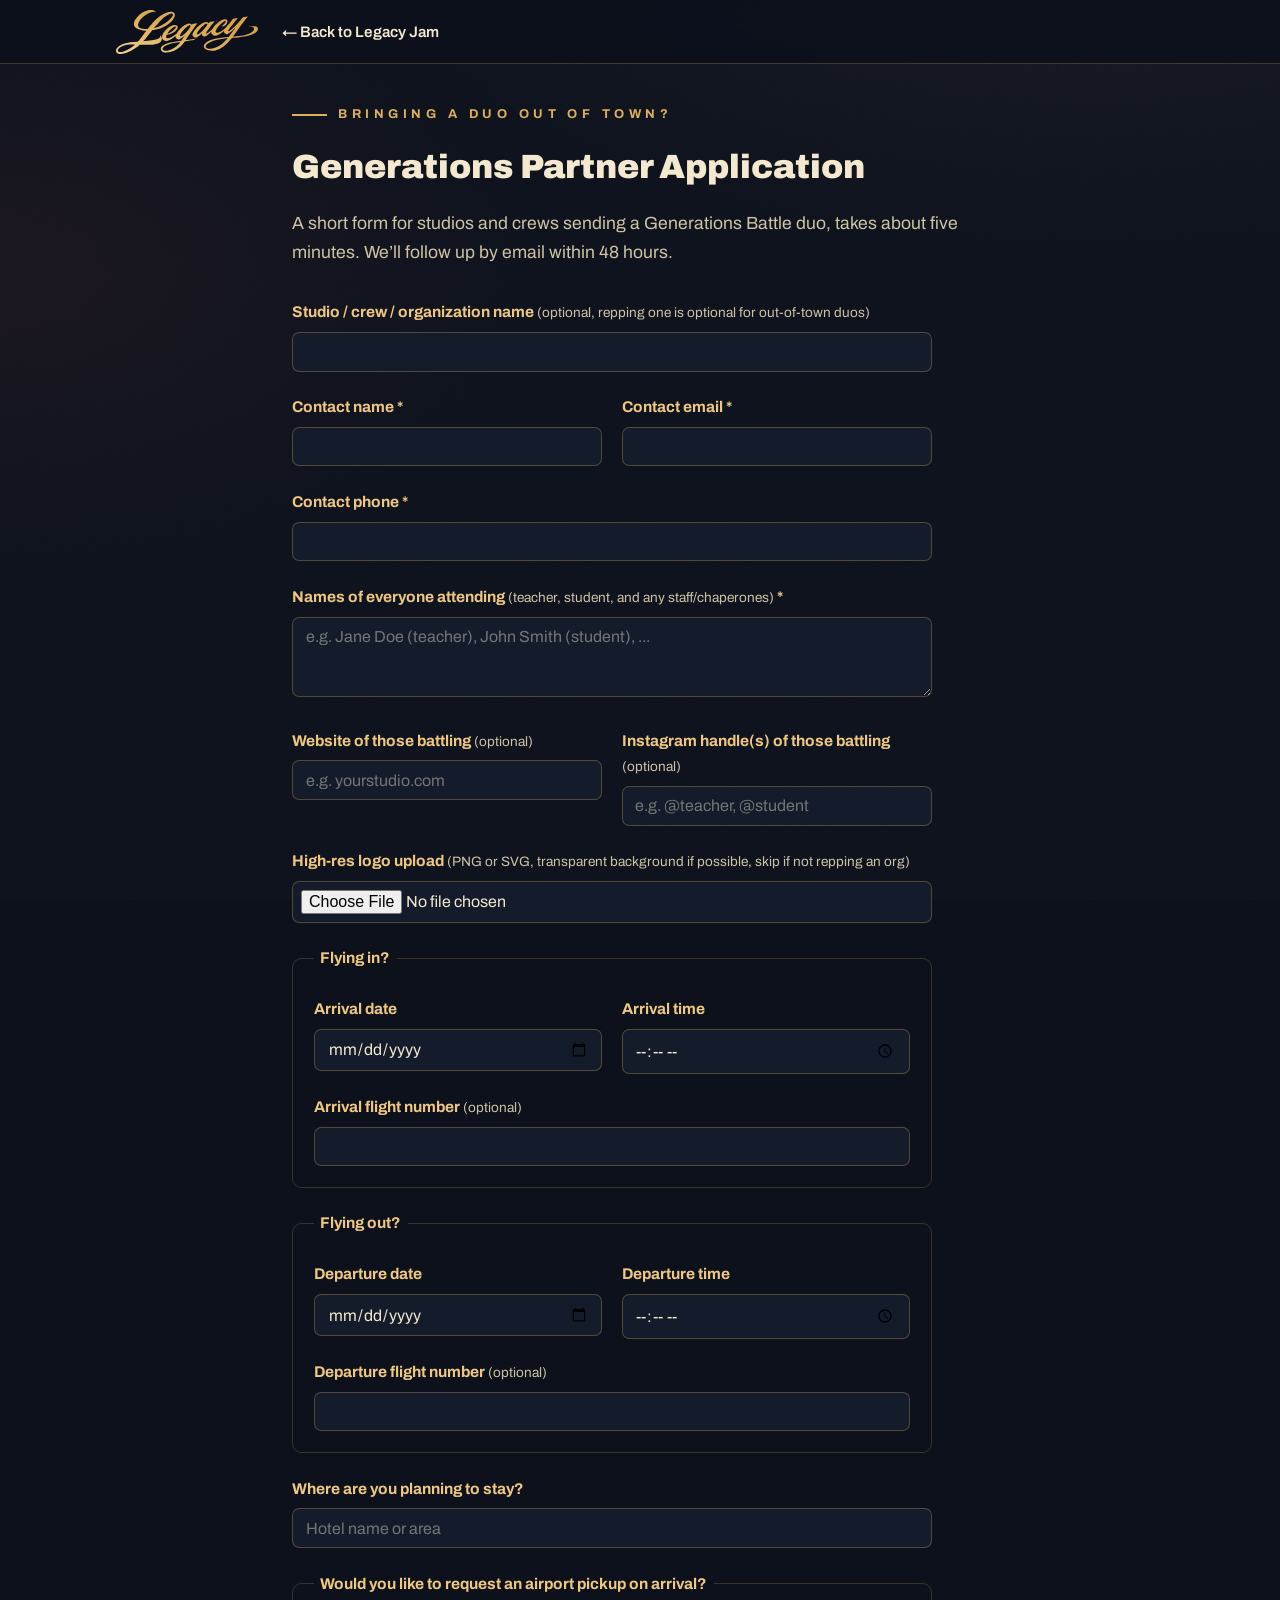
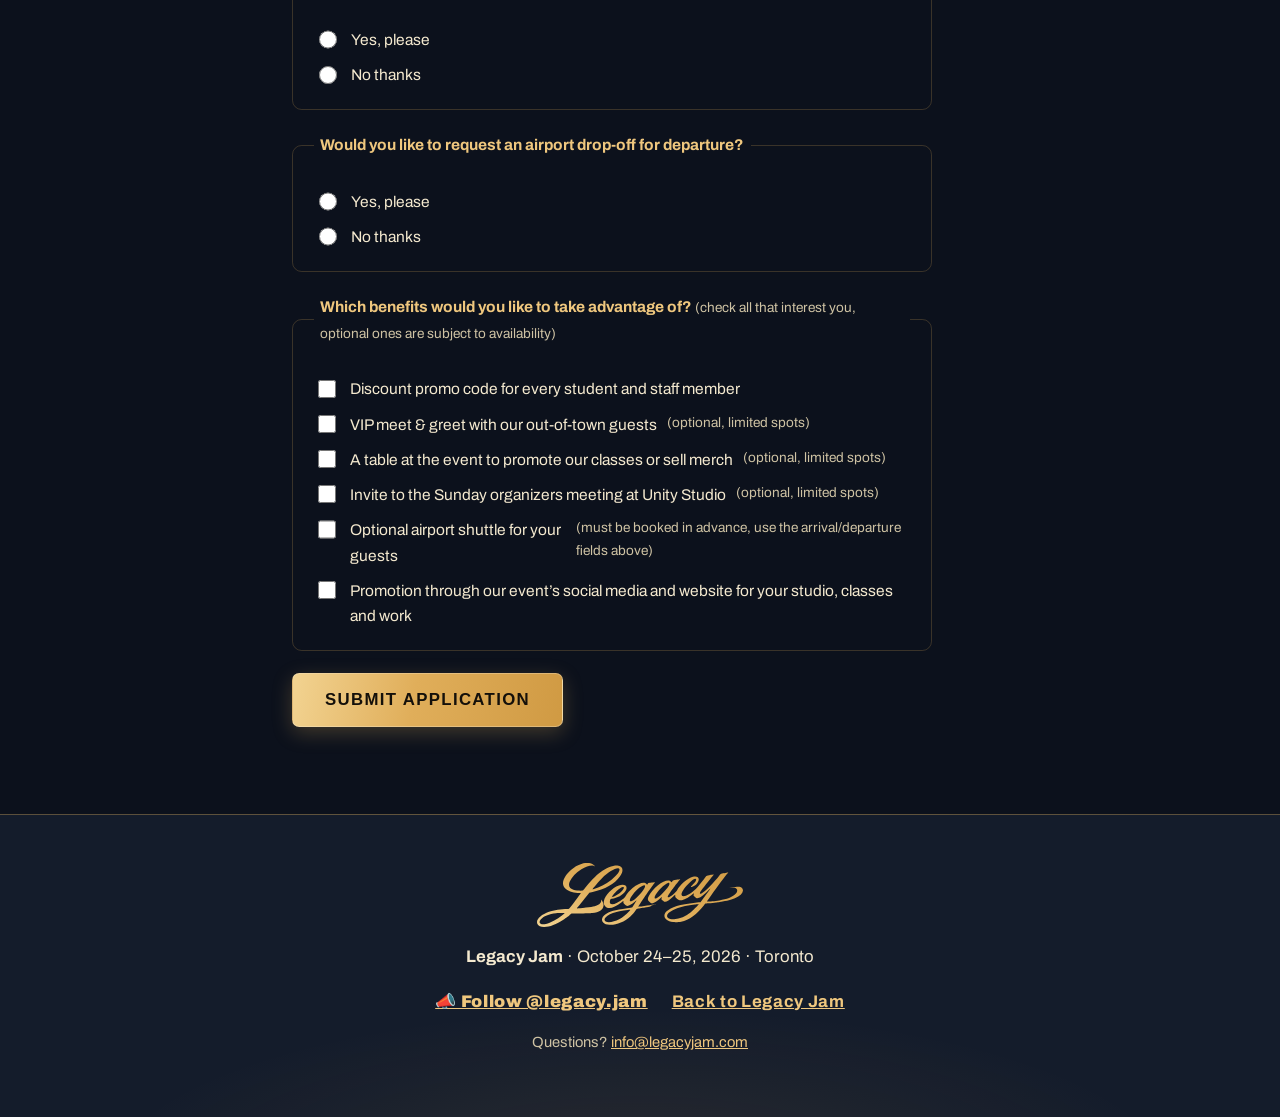
==== generations-partner.html @ 670bea40 "Update Generations Partners copy: studio wording, rename Sunday meeting, drop registered-slot line, " ====
<!DOCTYPE html>
<html lang="en">
<head>
<meta charset="UTF-8">
<meta name="viewport" content="width=device-width, initial-scale=1.0">
<title>Generations Partner Application: Legacy Jam 2026</title>
<meta name="description" content="Sign up as a Generations Partner for Legacy Jam 2026: five minutes for studios and crews sending a Generations Battle duo.">
<meta name="robots" content="noindex">
<link rel="preconnect" href="https://fonts.googleapis.com">
<link rel="preconnect" href="https://fonts.gstatic.com" crossorigin>
<link href="https://fonts.googleapis.com/css2?family=Yellowtail&family=Archivo:wght@400;600;700;900&display=swap" rel="stylesheet">
<link rel="stylesheet" href="style.css">
</head>
<body>

<a class="skip-link" href="#main">Skip to main content</a>

<header class="site-header">
  <div class="wrap header-inner">
    <a class="brand" href="index.html" aria-label="Legacy Jam, home">
      <img class="brand-logo" src="assets/legacy-jam-logo.svg" alt="Legacy Jam">
    </a>
    <nav aria-label="Main navigation">
      <ul class="nav-list">
        <li><a href="index.html#partners">&larr; Back to Legacy Jam</a></li>
      </ul>
    </nav>
  </div>
</header>

<main id="main" class="app-main">
  <div class="wrap about-narrow">
    <p class="eyebrow">Bringing a duo out of town?</p>
    <h1 id="app-title">Generations Partner Application</h1>
    <p class="section-lede app-intro">
      A short form for studios and crews sending a Generations Battle duo,
      takes about five minutes. We&rsquo;ll follow up by email within 48 hours.
    </p>

    <form class="app-form" id="gp-form" action="https://formsubmit.co/info@legacyjam.com" method="POST" enctype="multipart/form-data">
      <!-- FormSubmit config: https://formsubmit.co/, no signup required, forwards
           this form straight to info@legacyjam.com. The first submission triggers a
           one-time confirmation email that must be clicked to activate delivery. -->
      <input type="hidden" name="_subject" value="New Legacy Jam Generations Partner Application">
      <input type="hidden" name="_template" value="table">
      <input type="hidden" name="_captcha" value="false">
      <input type="text" name="_honey" class="honeypot-field" tabindex="-1" autocomplete="off" aria-hidden="true">

      <div class="field">
        <label for="gp-org">Studio / crew / organization name <span class="hint">(optional, repping one is optional for out-of-town duos)</span></label>
        <input type="text" id="gp-org" name="Studio / organization name" autocomplete="organization">
      </div>

      <div class="two-col">
        <div class="field">
          <label for="gp-contact">Contact name <span class="required-mark">*</span></label>
          <input type="text" id="gp-contact" name="Contact name" required autocomplete="name">
        </div>
        <div class="field">
          <label for="gp-email">Contact email <span class="required-mark">*</span></label>
          <input type="email" id="gp-email" name="Contact email" required autocomplete="email">
        </div>
      </div>
      <div class="field">
        <label for="gp-phone">Contact phone <span class="required-mark">*</span></label>
        <input type="tel" id="gp-phone" name="Contact phone" required autocomplete="tel">
      </div>

      <div class="field">
        <label for="gp-names">Names of everyone attending <span class="hint">(teacher, student, and any staff/chaperones)</span> <span class="required-mark">*</span></label>
        <textarea id="gp-names" name="Attendee names" rows="3" required placeholder="e.g. Jane Doe (teacher), John Smith (student), ..."></textarea>
      </div>

      <div class="two-col">
        <div class="field">
          <label for="gp-website">Website of those battling <span class="hint">(optional)</span></label>
          <input type="text" id="gp-website" name="Website" placeholder="e.g. yourstudio.com">
        </div>
        <div class="field">
          <label for="gp-ig">Instagram handle(s) of those battling <span class="hint">(optional)</span></label>
          <input type="text" id="gp-ig" name="Instagram handle(s)" placeholder="e.g. @teacher, @student">
        </div>
      </div>

      <div class="field">
        <label for="gp-logo">High-res logo upload <span class="hint">(PNG or SVG, transparent background if possible, skip if not repping an org)</span></label>
        <input type="file" id="gp-logo" name="Logo" accept="image/png,image/svg+xml,image/jpeg">
      </div>

      <fieldset class="field">
        <legend>Flying in?</legend>
        <div class="two-col">
          <div class="field">
            <label for="gp-arr-date">Arrival date</label>
            <input type="date" id="gp-arr-date" name="Arrival date">
          </div>
          <div class="field">
            <label for="gp-arr-time">Arrival time</label>
            <input type="time" id="gp-arr-time" name="Arrival time">
          </div>
        </div>
        <div class="field">
          <label for="gp-arr-flight">Arrival flight number <span class="hint">(optional)</span></label>
          <input type="text" id="gp-arr-flight" name="Arrival flight number">
        </div>
      </fieldset>

      <fieldset class="field">
        <legend>Flying out?</legend>
        <div class="two-col">
          <div class="field">
            <label for="gp-dep-date">Departure date</label>
            <input type="date" id="gp-dep-date" name="Departure date">
          </div>
          <div class="field">
            <label for="gp-dep-time">Departure time</label>
            <input type="time" id="gp-dep-time" name="Departure time">
          </div>
        </div>
        <div class="field">
          <label for="gp-dep-flight">Departure flight number <span class="hint">(optional)</span></label>
          <input type="text" id="gp-dep-flight" name="Departure flight number">
        </div>
      </fieldset>

      <div class="field">
        <label for="gp-stay">Where are you planning to stay?</label>
        <input type="text" id="gp-stay" name="Accommodation" placeholder="Hotel name or area">
      </div>

      <fieldset class="field">
        <legend>Would you like to request an airport pickup on arrival?</legend>
        <ul class="radio-list">
          <li><label><input type="radio" name="Requests airport pickup" value="Yes, please" required> Yes, please</label></li>
          <li><label><input type="radio" name="Requests airport pickup" value="No thanks" required> No thanks</label></li>
        </ul>
      </fieldset>

      <fieldset class="field">
        <legend>Would you like to request an airport drop-off for departure?</legend>
        <ul class="radio-list">
          <li><label><input type="radio" name="Requests airport dropoff" value="Yes, please" required> Yes, please</label></li>
          <li><label><input type="radio" name="Requests airport dropoff" value="No thanks" required> No thanks</label></li>
        </ul>
      </fieldset>

      <fieldset class="field">
        <legend>Which benefits would you like to take advantage of? <span class="hint">(check all that interest you, optional ones are subject to availability)</span></legend>
        <ul class="check-list">
          <li><label><input type="checkbox" name="Benefits interested in" value="Discount promo code for students & staff"> Discount promo code for every student and staff member</label></li>
          <li><label><input type="checkbox" name="Benefits interested in" value="VIP meet & greet"> VIP meet &amp; greet with our out-of-town guests <span class="hint">(optional, limited spots)</span></label></li>
          <li><label><input type="checkbox" name="Benefits interested in" value="Event table"> A table at the event to promote our classes or sell merch <span class="hint">(optional, limited spots)</span></label></li>
          <li><label><input type="checkbox" name="Benefits interested in" value="Sunday organizers meeting"> Invite to the Sunday organizers meeting at Unity Studio <span class="hint">(optional, limited spots)</span></label></li>
          <li><label><input type="checkbox" name="Benefits interested in" value="Airport shuttle"> Optional airport shuttle for your guests <span class="hint">(must be booked in advance, use the arrival/departure fields above)</span></label></li>
          <li><label><input type="checkbox" name="Benefits interested in" value="Social & web promotion"> Promotion through our event&rsquo;s social media and website for your studio, classes and work</label></li>
        </ul>
      </fieldset>

      <div class="field">
        <button class="btn btn-gold btn-big" type="submit">Submit Application</button>
      </div>
    </form>
    <p class="form-status" id="gp-status" role="status" aria-live="polite"></p>
  </div>
</main>

<footer class="site-footer">
  <div class="wrap footer-inner">
    <img class="footer-logo" src="assets/legacy-jam-logo.svg" alt="" loading="lazy">
    <p><strong>Legacy Jam</strong> · October 24&ndash;25, 2026 · Toronto</p>
    <ul class="footer-links">
      <li><a class="footer-ig" href="https://www.instagram.com/legacy.jam">📣 Follow @legacy.jam</a></li>
      <li><a href="index.html">Back to Legacy Jam</a></li>
    </ul>
    <p class="note">
      Questions? <a href="mailto:info@legacyjam.com">info@legacyjam.com</a>
    </p>
  </div>
</footer>

<script>
  // Progressive enhancement: the form works with a plain POST to FormSubmit even if
  // this never runs (falls through to FormSubmit's own confirmation page). When JS is
  // available, submit via FormSubmit's AJAX endpoint instead so we can show a styled
  // confirmation without leaving the site.
  (function () {
    var form = document.getElementById('gp-form');
    var status = document.getElementById('gp-status');
    if (!form || !status) return;
    form.addEventListener('submit', function (e) {
      e.preventDefault();
      status.textContent = 'Submitting...';
      status.className = 'form-status';
      fetch('https://formsubmit.co/ajax/info@legacyjam.com', {
        method: 'POST',
        headers: { 'Accept': 'application/json' },
        body: new FormData(form)
      }).then(function (res) {
        if (!res.ok) throw new Error('Submission failed');
        return res.json();
      }).then(function () {
        form.hidden = true;
        status.textContent = "Thanks! We've got your Generations Partner application and will follow up by email within 48 hours.";
        status.className = 'form-status is-success';
      }).catch(function () {
        status.textContent = 'Something went wrong sending that. Please try again, or email your application directly to info@legacyjam.com.';
        status.className = 'form-status is-error';
      });
    });
  })();
</script>

</body>
</html>
---- style.css ----
/* ============================================================
   Legacy Jam 2026 — palette pulled from the brand logo set:
   deep navy, warm cream, antique gold, deep maroon accent.
   Vintage-classy hip-hop: gold script, letterpress texture,
   hairline gold rules echoing the "— JAM —" wordmark.
   ============================================================ */

:root {
  --navy: #0c111c;         /* page background */
  --navy-2: #141c2b;       /* card background */
  --navy-3: #24304a;       /* borders / hover */
  --cream: #f4e9cf;        /* main text */
  --cream-dim: #cfc3a4;    /* secondary text */
  --gold: #e0ae5a;         /* brand gold */
  --gold-bright: #efc77e;  /* hover gold */
  --gold-deep: #b98738;    /* gradient low end */
  --maroon: #64251e;       /* accent */
  --maroon-2: #7c332a;
  --gold-grad: linear-gradient(100deg, #f2d391 0%, #e0ae5a 45%, #d09a43 100%);
  --hairline: linear-gradient(90deg, transparent, rgba(224,174,90,0.55), transparent);
  --font-body: "Archivo", system-ui, -apple-system, "Segoe UI", sans-serif;
  --font-script: "Yellowtail", cursive;
  --shadow-card: 0 1px 0 rgba(244,233,207,0.04) inset, 0 10px 30px rgba(0,0,0,0.35);
  --shadow-lift: 0 1px 0 rgba(244,233,207,0.06) inset, 0 18px 40px rgba(0,0,0,0.5);
}

* { box-sizing: border-box; }

html { scroll-behavior: smooth; }

body {
  margin: 0;
  background:
    radial-gradient(1200px 600px at 85% -5%, rgba(224,174,90,0.07), transparent 65%),
    radial-gradient(900px 500px at 0% 10%, rgba(124,51,42,0.12), transparent 60%),
    var(--navy);
  color: var(--cream);
  font-family: var(--font-body);
  font-size: 1.05rem;
  line-height: 1.65;
}

/* faint grain over everything — keeps the flat navy from feeling sterile */
body::before {
  content: "";
  position: fixed; inset: 0; z-index: 0;
  pointer-events: none;
  opacity: 0.035;
  background-image: url("data:image/svg+xml,%3Csvg xmlns='http://www.w3.org/2000/svg' width='160' height='160'%3E%3Cfilter id='n'%3E%3CfeTurbulence type='fractalNoise' baseFrequency='0.9' numOctaves='2'/%3E%3C/filter%3E%3Crect width='160' height='160' filter='url(%23n)'/%3E%3C/svg%3E");
}
body > * { position: relative; z-index: 1; }

.wrap { max-width: 68rem; margin: 0 auto; padding: 0 1.25rem; }

a { color: var(--gold-bright); }
a:hover { color: var(--cream); }
a:focus-visible, .btn:focus-visible {
  outline: 3px solid var(--gold-bright);
  outline-offset: 3px;
  border-radius: 2px;
}

h1, h2, h3 { line-height: 1.15; font-weight: 900; }
h2 {
  font-size: clamp(2rem, 5vw, 3rem);
  margin: 0 0 0.6rem;
  text-transform: uppercase;
  letter-spacing: 0.03em;
  background: var(--gold-grad);
  -webkit-background-clip: text;
  background-clip: text;
  color: transparent;
}
h3 { font-size: 1.2rem; margin: 0 0 0.5rem; letter-spacing: 0.02em; }

/* small gold kicker above each section heading */
.eyebrow {
  display: flex; align-items: center; gap: 0.7rem;
  margin: 0 0 0.4rem;
  color: var(--gold);
  font-size: 0.8rem; font-weight: 700;
  letter-spacing: 0.35em; text-transform: uppercase;
}
.eyebrow::before {
  content: ""; width: 2.2rem; height: 2px;
  background: var(--gold); flex: none;
}

section[id] { scroll-margin-top: 4.5rem; }
#top { scroll-margin-top: 0; }

/* ---------- skip link ---------- */
.skip-link {
  position: absolute; left: -999px; top: 0;
  background: var(--gold); color: var(--navy);
  padding: 0.6rem 1rem; font-weight: 700; z-index: 100;
}
.skip-link:focus { left: 0.5rem; top: 0.5rem; }

/* ---------- header ---------- */
.site-header {
  position: sticky; top: 0; z-index: 50;
  background: rgba(12, 17, 28, 0.88);
  backdrop-filter: blur(10px);
  border-bottom: 1px solid rgba(224,174,90,0.25);
}
.header-inner {
  display: flex; flex-wrap: wrap; align-items: center; gap: 0.75rem 1.5rem;
  padding-top: 0.6rem; padding-bottom: 0.6rem;
}
.brand { text-decoration: none; display: flex; align-items: center; }
.brand-logo { height: 44px; width: auto; display: block; }
.brand-script {
  font-family: var(--font-script);
  color: var(--gold);
  font-size: 1.8rem;
  text-shadow: 0 2px 12px rgba(224,174,90,0.35);
}
.brand-sub {
  color: var(--cream);
  font-size: 0.7rem; font-weight: 700; letter-spacing: 0.35em;
}
.nav-list {
  display: flex; flex-wrap: wrap; gap: 0.25rem 1.1rem;
  list-style: none; margin: 0; padding: 0;
}
.nav-list a {
  color: var(--cream); text-decoration: none; font-weight: 600; font-size: 0.95rem;
  padding: 0.2rem 0;
  border-bottom: 2px solid transparent;
}
.nav-list a:hover { color: var(--gold-bright); border-bottom-color: var(--gold); }
.site-header .btn-small { margin-left: auto; }

/* ---------- buttons ---------- */
.btn {
  display: inline-block; text-decoration: none; font-weight: 800;
  text-transform: uppercase; letter-spacing: 0.08em; font-size: 0.95rem;
  border-radius: 0.45rem; padding: 0.75rem 1.5rem; text-align: center;
  transition: transform 0.15s, box-shadow 0.15s, background 0.15s, color 0.15s, border-color 0.15s;
}
.btn-gold {
  background: var(--gold-grad); color: #14100a;
  border: 1px solid rgba(244,233,207,0.35);
  box-shadow: 0 6px 20px rgba(224,174,90,0.25);
}
.btn-gold:hover {
  transform: translateY(-2px);
  box-shadow: 0 10px 28px rgba(224,174,90,0.4);
  color: #14100a;
}
.btn-outline {
  border: 2px solid var(--gold); color: var(--gold-bright); background: transparent;
}
.btn-outline:hover {
  background: rgba(224,174,90,0.12); color: var(--cream);
  transform: translateY(-2px);
  box-shadow: 0 8px 22px rgba(0,0,0,0.35);
}
.btn-big { font-size: 1.05rem; padding: 1rem 2rem; }
.btn-small { font-size: 0.82rem; padding: 0.5rem 1.05rem; }

/* ---------- hero ---------- */
/* visually hidden but read by screen readers */
.sr-only {
  position: absolute; width: 1px; height: 1px;
  padding: 0; margin: -1px; overflow: hidden;
  clip: rect(0 0 0 0); white-space: nowrap; border: 0;
}

.hero {
  text-align: center;
  padding: 4.5rem 0 4rem;
  position: relative;
  overflow: hidden;
  background:
    radial-gradient(ellipse 70% 55% at 50% 0%, rgba(224,174,90,0.16), transparent 70%),
    radial-gradient(ellipse 50% 40% at 50% 105%, rgba(124,51,42,0.25), transparent 70%);
  border-bottom: 1px solid rgba(224,174,90,0.3);
}
.hero::after {
  /* thin double keyline at the bottom, like a ticket edge */
  content: "";
  position: absolute; left: 0; right: 0; bottom: 5px;
  height: 1px; background: var(--hairline);
}
.hero-inner > * { animation: rise 0.7s ease both; }
.hero-inner > *:nth-child(2) { animation-delay: 0.08s; }
.hero-inner > *:nth-child(3) { animation-delay: 0.16s; }
.hero-inner > *:nth-child(4) { animation-delay: 0.24s; }
.hero-inner > *:nth-child(5) { animation-delay: 0.32s; }
.hero-inner > *:nth-child(6) { animation-delay: 0.4s; }
@keyframes rise {
  from { opacity: 0; transform: translateY(14px); }
  to { opacity: 1; transform: none; }
}
.hero-script {
  font-family: var(--font-script);
  color: var(--gold);
  font-size: clamp(5rem, 15vw, 9.5rem);
  line-height: 1.1;
  margin: 0 0 1.4rem;
  text-shadow:
    0 3px 0 rgba(0,0,0,0.4),
    0 8px 40px rgba(224,174,90,0.45);
}
.hero-logo-h1 { margin: 0 0 1.25rem; }
.hero-logo {
  max-width: min(36rem, 90vw); height: auto; display: block; margin: 0 auto;
}
.hero-title {
  display: flex; align-items: center; justify-content: center; gap: 1rem;
  margin: 0.5rem 0 0;
  font-size: 1.05rem; letter-spacing: 0.55em; text-indent: 0.55em;
  color: var(--cream); font-weight: 700;
}
/* gold rules flanking "LEGACY JAM 2026", echoing the — JAM — wordmark */
.hero-title::before, .hero-title::after {
  content: ""; height: 2px; width: clamp(2rem, 8vw, 5rem);
  background: var(--gold); flex: none;
}
.hero-title .year { color: var(--gold); }
.tagline {
  color: var(--gold-bright);
  font-weight: 800; letter-spacing: 0.22em; text-transform: uppercase;
  font-size: clamp(1rem, 2.5vw, 1.25rem);
  margin: 1.5rem 0 0.75rem;
}
.tagline span { color: var(--maroon-2); margin: 0 0.15em; }
.hero-meta { max-width: 34rem; margin: 0 auto 2rem; color: var(--cream-dim); }
.hero-meta strong { color: var(--cream); font-size: 1.2rem; letter-spacing: 0.04em; }
.cta-row { display: flex; flex-wrap: wrap; gap: 0.9rem; justify-content: center; margin: 0 0 1.75rem; }
.hero-follow { color: var(--cream-dim); font-size: 0.98rem; margin: 0; }

/* ---------- quick facts strip ---------- */
.strip {
  background: linear-gradient(120deg, var(--maroon) 0%, var(--maroon-2) 55%, var(--maroon) 100%);
  border-top: 1px solid rgba(224,174,90,0.35);
  border-bottom: 1px solid rgba(224,174,90,0.35);
}
.strip-line {
  margin: 0; padding: 0.5rem 0 0; text-align: center;
  font-size: 0.86rem; line-height: 1.6; color: #ecd9b8;
}
.strip-line.strip-prize { padding: 0.1rem 0 0.5rem; }
.strip-line strong {
  color: #fff; text-transform: uppercase; letter-spacing: 0.06em;
  margin-right: 0.25rem;
}

/* ---------- sections ---------- */
.section { padding: 3.25rem 0; }
.section-alt {
  background: linear-gradient(180deg, rgba(20,28,43,0.7), rgba(20,28,43,0.35));
  border-top: 1px solid rgba(224,174,90,0.18);
  border-bottom: 1px solid rgba(224,174,90,0.18);
}
.section-lede { color: var(--cream-dim); max-width: 42rem; margin-top: 0; font-size: 1.1rem; }
.note { color: var(--cream-dim); font-size: 0.92rem; }
#travel { padding-top: 1.75rem; }

/* ---------- ticket list (compact, single CTA) ---------- */
.ticket-list {
  margin: 1.25rem 0 0;
  border: 1px solid rgba(224,174,90,0.18);
  border-radius: 0.6rem;
  overflow: hidden;
  background: linear-gradient(180deg, var(--navy-2), rgba(20,28,43,0.6));
  box-shadow: var(--shadow-card);
}
.ticket-item {
  display: flex; align-items: flex-start; justify-content: space-between;
  gap: 1rem; padding: 0.85rem 1.1rem;
  border-bottom: 1px solid rgba(224,174,90,0.14);
}
.ticket-item:last-child { border-bottom: none; }
.ticket-item.is-featured { background: rgba(224,174,90,0.09); }
.t-label { display: flex; align-items: center; flex-wrap: wrap; gap: 0.45rem; font-weight: 700; }
.t-price { font-weight: 900; font-size: 1.2rem; color: var(--gold-bright); white-space: nowrap; padding-top: 0.15rem; }
.t-price .price-note {
  display: inline-block; font-weight: 600; font-size: 0.68rem;
  color: var(--cream-dim); text-transform: uppercase; letter-spacing: 0.04em;
  margin-left: 0.3rem;
}
.ticket-day {
  display: inline-block; min-width: 2.5rem;
  color: var(--gold-bright); text-transform: uppercase;
  font-size: 0.7rem; font-weight: 700; letter-spacing: 0.14em;
}
.ticket-note { color: var(--cream-dim); font-size: 0.88rem; margin: 0.7rem 0 0; }
.badge {
  display: inline-block;
  background: var(--gold-grad); color: #14100a;
  font-size: 0.63rem; font-weight: 900; letter-spacing: 0.12em; text-transform: uppercase;
  border-radius: 1rem; padding: 0.1rem 0.55rem;
}

/* ---------- battle cards ---------- */
.cards { list-style: none; margin: 1rem 0 0; padding: 0; display: grid; gap: 0.65rem; }
.battle-grid { grid-template-columns: repeat(auto-fit, minmax(15rem, 1fr)); }
.card {
  display: flex;
  flex-direction: column;
  background: linear-gradient(180deg, var(--navy-2), rgba(20,28,43,0.6));
  border: 1px solid rgba(224,174,90,0.16);
  border-radius: 0.6rem;
  padding: 0.75rem 1rem;
  box-shadow: var(--shadow-card);
  transition: transform 0.18s, box-shadow 0.18s, border-color 0.18s;
}
.card:hover {
  transform: translateY(-3px);
  border-color: rgba(224,174,90,0.45);
  box-shadow: var(--shadow-lift);
}
.card h3 { color: var(--gold); font-size: 1.05rem; margin-bottom: 0.2rem; }

.battle-meta {
  color: var(--cream-dim); font-size: 0.82rem; line-height: 1.3;
  margin: 0 0 0.4rem;
}
.battle-meta strong { color: var(--gold); font-weight: 700; }

.battle-prize-wrap {
  background: rgba(224,174,90,0.12);
  border-radius: 0.4rem;
  padding: 0.5rem 0.65rem;
  margin: 0 0 0.35rem;
}
.battle-prize-wrap--icon { display: flex; align-items: center; gap: 0.6rem; }
.battle-prize-wrap--icon .outbreak-inline { flex: 0 0 auto; height: 1.9rem; width: auto; }
.battle-prize {
  color: var(--gold-bright); font-weight: 900;
  font-size: 1.1rem; line-height: 1.25; margin: 0;
}
.battle-prize-sub {
  display: block; color: var(--cream-dim);
  font-weight: 600; font-size: 0.78rem; margin-top: 0.15rem;
}
.battle-register {
  display: inline-block;
  margin-top: auto;
  padding-top: 0.35rem;
  color: var(--gold-bright); font-weight: 700; font-size: 0.85rem;
  text-decoration: none;
}
.battle-register:hover, .battle-register:focus-visible { text-decoration: underline; }
.sched-alert {
  display: inline-block;
  margin: 0.9rem 0 1.2rem;
  background: rgba(224,174,90,0.12);
  border: 1px solid rgba(224,174,90,0.4);
  border-radius: 0.45rem;
  padding: 0.55rem 0.85rem;
  color: var(--gold-bright); font-weight: 700; font-size: 0.95rem;
}

.inner-list { margin: 0.6rem 0 0; padding-left: 1.2rem; }
.inner-list li { margin: 0.25rem 0; }

/* ---------- guest artists (compact people grid) ---------- */
.people {
  list-style: none; margin: 0.4rem 0 0; padding: 0;
  display: grid; gap: 0.4rem 1.5rem;
  grid-template-columns: repeat(auto-fill, minmax(19rem, 1fr));
}
.person { display: flex; align-items: center; gap: 0.7rem; padding: 0.3rem 0; }
.person > div { min-width: 0; }
.person-link {
  display: flex; align-items: center; gap: 0.7rem; min-width: 0;
  color: inherit; text-decoration: none;
}
.person-link:hover { color: inherit; }
.person-link:hover strong { color: var(--gold-bright); text-decoration: underline; }
.person-link:hover .avatar { border-color: var(--gold); }
.matchup strong a { color: inherit; text-decoration: none; }
.matchup strong a:hover { color: var(--gold-bright); text-decoration: underline; }
.person strong { display: block; font-size: 0.98rem; line-height: 1.25; }
.person div > span {
  display: block; font-size: 0.82rem; color: var(--cream-dim); line-height: 1.35;
}
.avatar {
  width: 48px; height: 48px; border-radius: 50%;
  object-fit: cover; flex: none;
  border: 2px solid rgba(224,174,90,0.5);
  background: var(--navy-2);
}
.avatar-duo { display: flex; flex: none; }
.avatar-duo .avatar + .avatar { margin-left: -14px; }
.vs {
  color: var(--gold); font-weight: 800; font-size: 0.78rem;
  text-transform: uppercase; letter-spacing: 0.08em; margin: 0 0.15rem;
}
.mod-tag {
  color: var(--gold); font-size: 0.7rem; font-weight: 800;
  letter-spacing: 0.1em; text-transform: uppercase; margin-left: 0.35rem;
  vertical-align: middle;
}

/* ---------- schedule (timeline style) ---------- */
.sched-grid {
  display: grid; gap: 1.1rem; margin-top: 1.25rem;
  grid-template-columns: repeat(auto-fit, minmax(17rem, 1fr));
}
.sched-day {
  background: linear-gradient(180deg, var(--navy-2), rgba(20,28,43,0.6));
  border: 1px solid rgba(224,174,90,0.16);
  border-top: 3px solid var(--gold);
  border-radius: 0.7rem; padding: 1.15rem 1.25rem;
  box-shadow: var(--shadow-card);
}
.sched-day h3 { color: var(--cream); font-size: 1.25rem; }
.day-label {
  display: block; margin-top: 0.25rem;
  background: var(--gold-grad);
  -webkit-background-clip: text; background-clip: text; color: transparent;
  font-size: 1rem; text-transform: uppercase; letter-spacing: 0.08em;
}
.venue { color: var(--cream-dim); font-size: 0.92rem; margin: 0.4rem 0 0.7rem; }
.sched-list { list-style: none; margin: 0; padding: 0; }
.sched-list li {
  position: relative;
  padding: 0.32rem 0 0.32rem 1.1rem;
  font-size: 0.97rem;
}
/* gold timeline: vertical rule + dot per item */
.sched-list li::before {
  content: "";
  position: absolute; left: 0; top: 0; bottom: 0;
  width: 1px; background: rgba(224,174,90,0.3);
}
.sched-list li:first-child::before { top: 50%; }
.sched-list li:last-child::before { bottom: 50%; }
.sched-list li::after {
  content: "";
  position: absolute; left: -3px; top: calc(50% - 3.5px);
  width: 7px; height: 7px; border-radius: 50%;
  background: var(--gold);
  box-shadow: 0 0 8px rgba(224,174,90,0.6);
}
.time {
  display: inline-block; min-width: 4.7rem;
  color: var(--gold); font-weight: 800; font-variant-numeric: tabular-nums;
  font-size: 0.88rem; letter-spacing: 0.02em;
}

/* ---------- travel ---------- */
.travel-cols {
  display: grid; gap: 1.5rem; margin-top: 1.25rem;
  grid-template-columns: repeat(auto-fit, minmax(18rem, 1fr));
}
.travel-cols > div {
  background: linear-gradient(180deg, var(--navy-2), rgba(20,28,43,0.6));
  border: 1px solid rgba(224,174,90,0.16);
  border-radius: 0.7rem; padding: 1.4rem 1.5rem;
  box-shadow: var(--shadow-card);
}
.travel-cols h3 { color: var(--gold); font-size: 1.3rem; margin-top: 0; }
.travel-email { margin: 1.1rem 0; }
.travel-email .btn { text-transform: none; letter-spacing: 0.02em; }
.hotel-list { padding-left: 1.2rem; margin: 0.9rem 0 0; }
.hotel-list li { margin: 0.55rem 0; }
.hotel-list strong { color: var(--gold-bright); }
.hotel-details summary {
  cursor: pointer; color: var(--gold-bright); font-weight: 700;
  list-style: none;
}
.hotel-details summary::-webkit-details-marker { display: none; }
.hotel-details summary::before {
  content: "▸ "; color: var(--gold);
}
.hotel-details[open] summary::before { content: "▾ "; }
.hotel-details summary:hover { text-decoration: underline; }

/* ---------- partners ---------- */
.partner-group {
  color: var(--cream-dim); text-transform: uppercase;
  font-size: 0.82rem; letter-spacing: 0.22em; margin: 1.4rem 0 0.6rem;
  display: flex; align-items: center; gap: 0.8rem;
}
.partner-group:first-of-type { margin-top: 0; }
.partner-note { color: var(--cream-dim); max-width: 42rem; margin: -0.3rem 0 0.6rem; }
.logo-row + .partner-note { margin-top: 0.75rem; }
.partner-group::after {
  content: ""; height: 1px; flex: 1; max-width: 12rem;
  background: var(--hairline);
}
.logo-row {
  list-style: none; margin: 0; padding: 0;
  display: flex; flex-wrap: wrap; gap: 0.7rem; align-items: center;
}
/* white plates so dark-ink and white-background partner logos sit cleanly on the navy page */
.logo-row li {
  background: #fff;
  border: 1px solid rgba(224,174,90,0.35);
  border-radius: 0.6rem; padding: 0.55rem 0.9rem;
  display: flex; align-items: center; justify-content: center;
  min-height: 4.2rem; min-width: 8rem;
  transition: border-color 0.15s, transform 0.15s, box-shadow 0.15s;
}
.logo-row li:hover {
  border-color: var(--gold); transform: translateY(-2px);
  box-shadow: 0 10px 24px rgba(0,0,0,0.4);
}
.logo-row img { display: block; max-width: 150px; max-height: 3.2rem; width: auto; height: auto; }

/* tighter logo wall on phones — smaller tiles, less scrolling */
@media (max-width: 40rem) {
  .logo-row { gap: 0.5rem; }
  .logo-row li {
    flex: 1 1 28%; min-width: 0; min-height: 3.2rem;
    padding: 0.4rem 0.5rem;
  }
  .logo-row img { max-width: 100%; max-height: 2.2rem; margin: 0 auto; }
}

/* Outbreak Europe logo beside each prize mention */
.outbreak-inline {
  height: 2.3em; width: auto;
  vertical-align: middle; margin: 0 0.1em;
  display: inline-block;
}

/* short note under a group heading (e.g. exhibition battles) */
.group-note {
  color: var(--cream-dim); font-size: 0.9rem;
  margin: 0.1rem 0 0.5rem;
}

/* ---------- about ---------- */
.about-narrow { max-width: 46rem; }
.purpose {
  font-size: 1.1rem; line-height: 1.5; color: var(--cream);
  border-left: 3px solid var(--gold);
  padding-left: 1.1rem;
}
.about-narrow h3 {
  color: var(--gold); margin-top: 1.4rem;
  text-transform: uppercase; letter-spacing: 0.12em; font-size: 1rem;
}
.bio { color: var(--cream-dim); }
.crew-details { margin-top: 1.1rem; }
.crew-details summary {
  cursor: pointer; color: var(--gold-bright); font-weight: 700;
  list-style: none;
}
.crew-details summary::-webkit-details-marker { display: none; }
.crew-details summary::before { content: "▸ "; color: var(--gold); }
.crew-details[open] summary::before { content: "▾ "; }
.crew-details summary:hover { text-decoration: underline; }
.crew-details p { color: var(--cream-dim); margin-top: 0.8rem; }

/* ---------- footer ---------- */
.site-footer {
  border-top: 1px solid rgba(224,174,90,0.35);
  background:
    radial-gradient(ellipse 60% 80% at 50% 120%, rgba(224,174,90,0.1), transparent 70%),
    var(--navy-2);
  padding: 3rem 0;
  text-align: center;
}
.footer-logo { height: 64px; width: auto; display: block; margin: 0 auto 0.75rem; }
.footer-links {
  list-style: none; display: flex; justify-content: center; flex-wrap: wrap;
  gap: 1.5rem; margin: 0.9rem 0; padding: 0;
}
.footer-links a { font-weight: 700; letter-spacing: 0.04em; }

/* ---------- reduced motion ---------- */
@media (prefers-reduced-motion: reduce) {
  html { scroll-behavior: auto; }
  * { transition: none !important; animation: none !important; }
  .hero-inner > * { opacity: 1; transform: none; }
}

/* ---------- hidden content (e.g. Guest Artists pre-announcement, unconfirmed logos) ---------- */
[hidden] { display: none !important; }

/* ---------- back to top ---------- */
.back-to-top {
  position: fixed; right: 1.25rem; bottom: 1.25rem; z-index: 90;
  width: 3rem; height: 3rem; border-radius: 50%;
  display: flex; align-items: center; justify-content: center;
  background: var(--gold-grad); box-shadow: 0 8px 24px rgba(0,0,0,0.45);
  opacity: 0; transform: translateY(0.6rem); pointer-events: none;
  transition: opacity 0.2s ease, transform 0.2s ease;
}
.back-to-top.is-visible { opacity: 1; transform: translateY(0); pointer-events: auto; }
.back-to-top:hover, .back-to-top:focus-visible { filter: brightness(1.08); }
.back-to-top svg { width: 1.4rem; height: 1.4rem; fill: var(--navy); }

/* ---------- Instagram follow popup ---------- */
.ig-popup {
  position: fixed; left: 1.25rem; bottom: 1.25rem; z-index: 95;
  max-width: 19rem;
  background: linear-gradient(180deg, var(--navy-2), rgba(20,28,43,0.97));
  border: 1px solid rgba(224,174,90,0.4);
  border-radius: 0.6rem;
  padding: 0.85rem 2rem 0.85rem 1rem;
  box-shadow: var(--shadow-lift);
  font-size: 0.88rem;
  opacity: 0; transform: translateY(0.75rem);
  pointer-events: none;
  transition: opacity 0.25s ease, transform 0.25s ease;
}
.ig-popup.is-visible { opacity: 1; transform: translateY(0); pointer-events: auto; }
.ig-popup p { margin: 0; color: var(--cream); }
.ig-popup a { font-weight: 700; }
.ig-popup-close {
  position: absolute; top: 0.3rem; right: 0.5rem;
  background: none; border: none; color: var(--cream-dim);
  font-size: 1.3rem; line-height: 1; cursor: pointer; padding: 0.25rem;
}
.ig-popup-close:hover, .ig-popup-close:focus-visible { color: var(--gold-bright); }
@media (max-width: 30rem) {
  .ig-popup { left: 0.75rem; right: 0.75rem; max-width: none; bottom: 0.75rem; }
}

/* ---------- hero Instagram CTA ---------- */
.btn-ig {
  font-size: 0.95rem; text-transform: none; letter-spacing: 0.02em;
  animation: ig-pulse 2.4s ease-in-out infinite;
}
@keyframes ig-pulse {
  0%, 100% { box-shadow: 0 6px 20px rgba(224,174,90,0.25); }
  50% { box-shadow: 0 8px 30px rgba(224,174,90,0.6); }
}
.footer-ig { color: var(--gold-bright) !important; font-weight: 900 !important; }

/* ---------- application forms (volunteer / generations partner) ---------- */
.app-main { padding: 2.5rem 0 4rem; }
.app-intro { margin-bottom: 0; }
.app-form { max-width: 40rem; margin-top: 2rem; }
.field { margin: 0 0 1.4rem; }
.field > label, fieldset.field > legend {
  display: block; font-weight: 700; color: var(--gold-bright);
  margin-bottom: 0.45rem; font-size: 0.97rem;
}
.hint { font-weight: 400; color: var(--cream-dim); font-size: 0.85rem; }
.required-mark { color: var(--gold-bright); }
.field input[type="text"],
.field input[type="email"],
.field input[type="tel"],
.field input[type="date"],
.field input[type="time"],
.field input[type="file"],
.field select,
.field textarea {
  width: 100%; padding: 0.65rem 0.8rem;
  background: var(--navy-2); border: 1px solid rgba(224,174,90,0.3);
  border-radius: 0.45rem; color: var(--cream); font-family: inherit; font-size: 1rem;
}
.field input:focus-visible, .field select:focus-visible, .field textarea:focus-visible {
  outline: 2px solid var(--gold-bright); outline-offset: 1px; border-color: var(--gold-bright);
}
.field textarea { resize: vertical; min-height: 5rem; }
.field input[type="file"] { padding: 0.5rem; }
fieldset.field {
  border: 1px solid rgba(224,174,90,0.22); border-radius: 0.6rem;
  padding: 1.1rem 1.3rem 1.3rem; margin: 0 0 1.4rem;
}
fieldset.field legend { padding: 0 0.4rem; }
fieldset.field .field:last-child { margin-bottom: 0; }
.check-list, .radio-list {
  list-style: none; margin: 0.4rem 0 0; padding: 0;
  display: flex; flex-direction: column; gap: 0.6rem;
}
.check-list label, .radio-list label {
  display: flex; align-items: flex-start; gap: 0.65rem;
  font-weight: 400; color: var(--cream); font-size: 0.97rem; cursor: pointer;
}
.check-list input, .radio-list input {
  margin-top: 0.2rem; flex: none; width: 1.15rem; height: 1.15rem; accent-color: var(--gold);
}
.waiver-box {
  max-height: 14rem; overflow-y: auto;
  background: var(--navy-2); border: 1px solid rgba(224,174,90,0.28);
  border-radius: 0.6rem; padding: 1rem 1.2rem;
  color: var(--cream-dim); font-size: 0.9rem; line-height: 1.6;
  margin-bottom: 1.1rem;
}
.waiver-box p { margin: 0 0 0.8rem; }
.waiver-box p:last-child { margin-bottom: 0; }
.form-status { margin-top: 1.2rem; font-weight: 700; font-size: 1.02rem; }
.form-status.is-success { color: var(--gold-bright); }
.form-status.is-error { color: #e69a86; }
.honeypot-field { position: absolute; left: -9999px; width: 1px; height: 1px; overflow: hidden; }
.two-col { display: grid; gap: 0 1.2rem; grid-template-columns: repeat(auto-fit, minmax(11rem, 1fr)); }

/* ---------- final call-to-action band ---------- */
.cta-final { text-align: center; }
.cta-final .section-lede { margin-left: auto; margin-right: auto; }
.cta-final .cta-row { justify-content: center; margin-top: 1.5rem; }
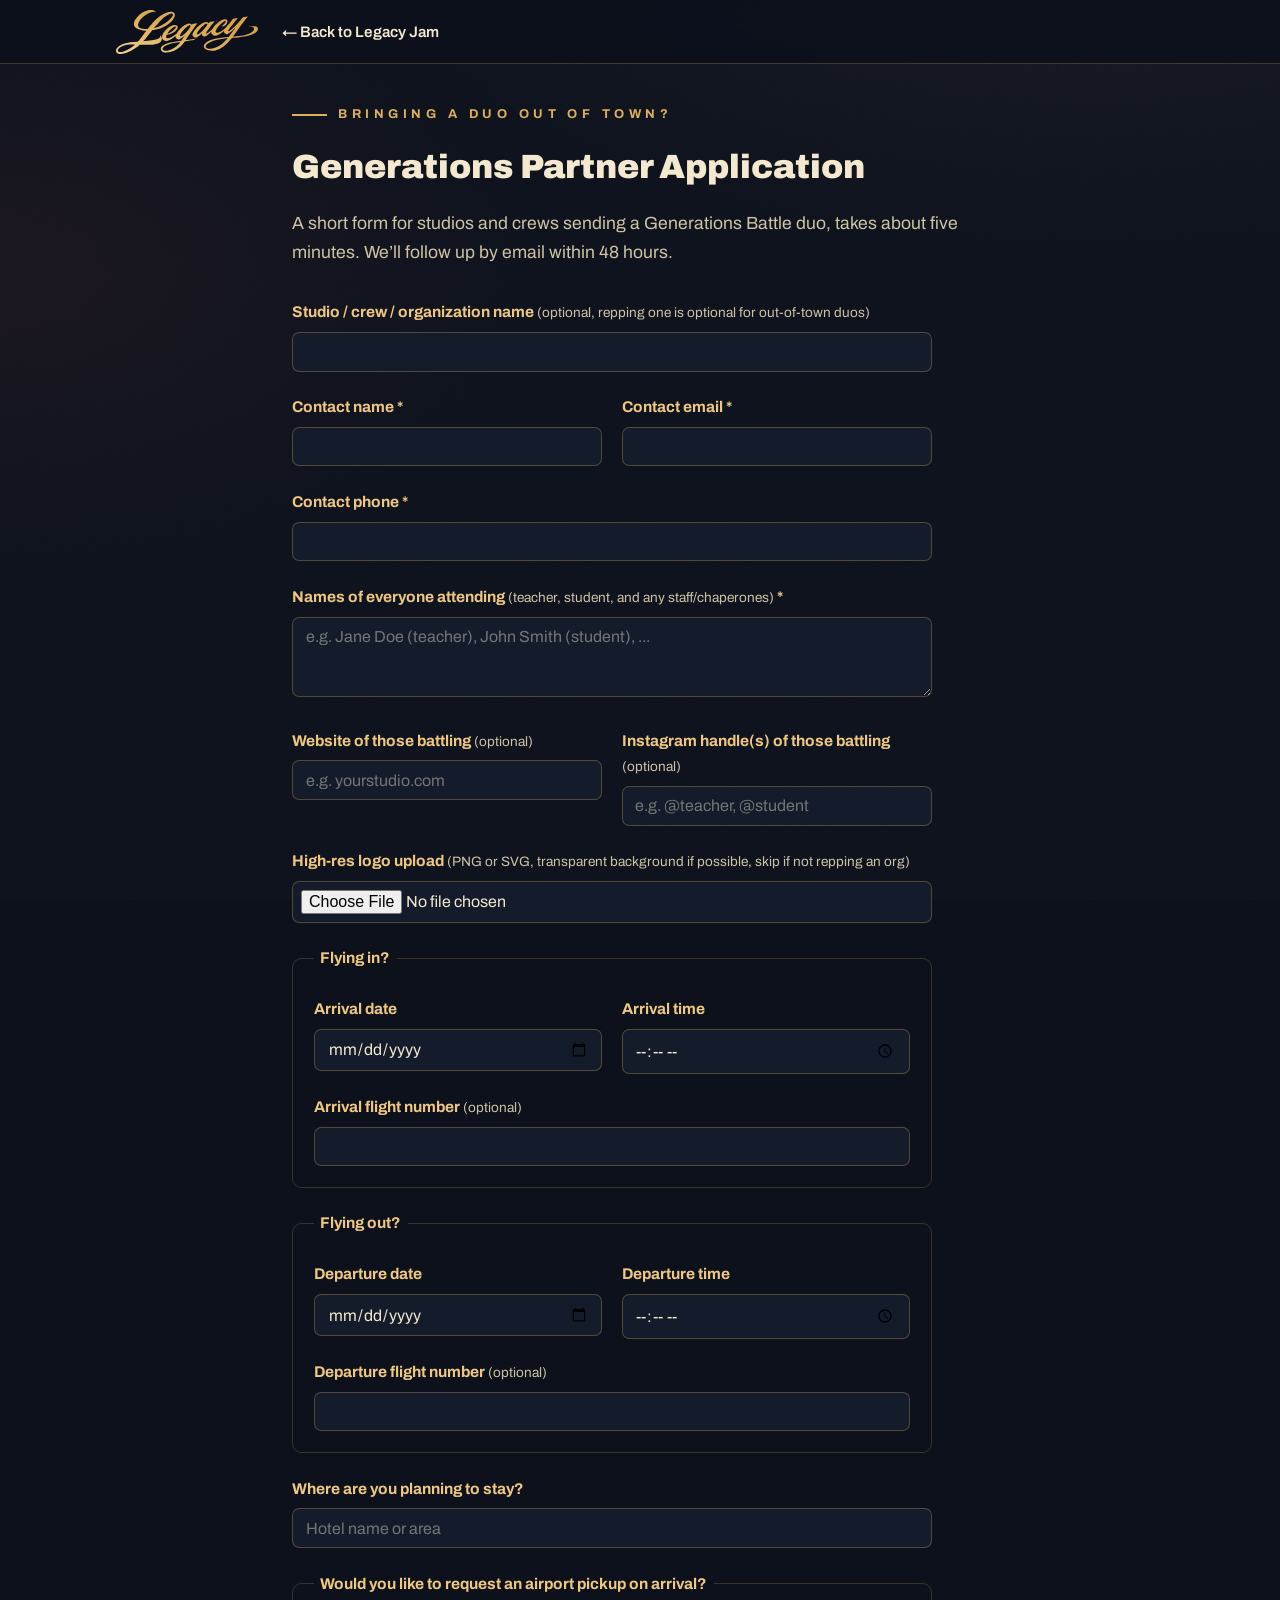
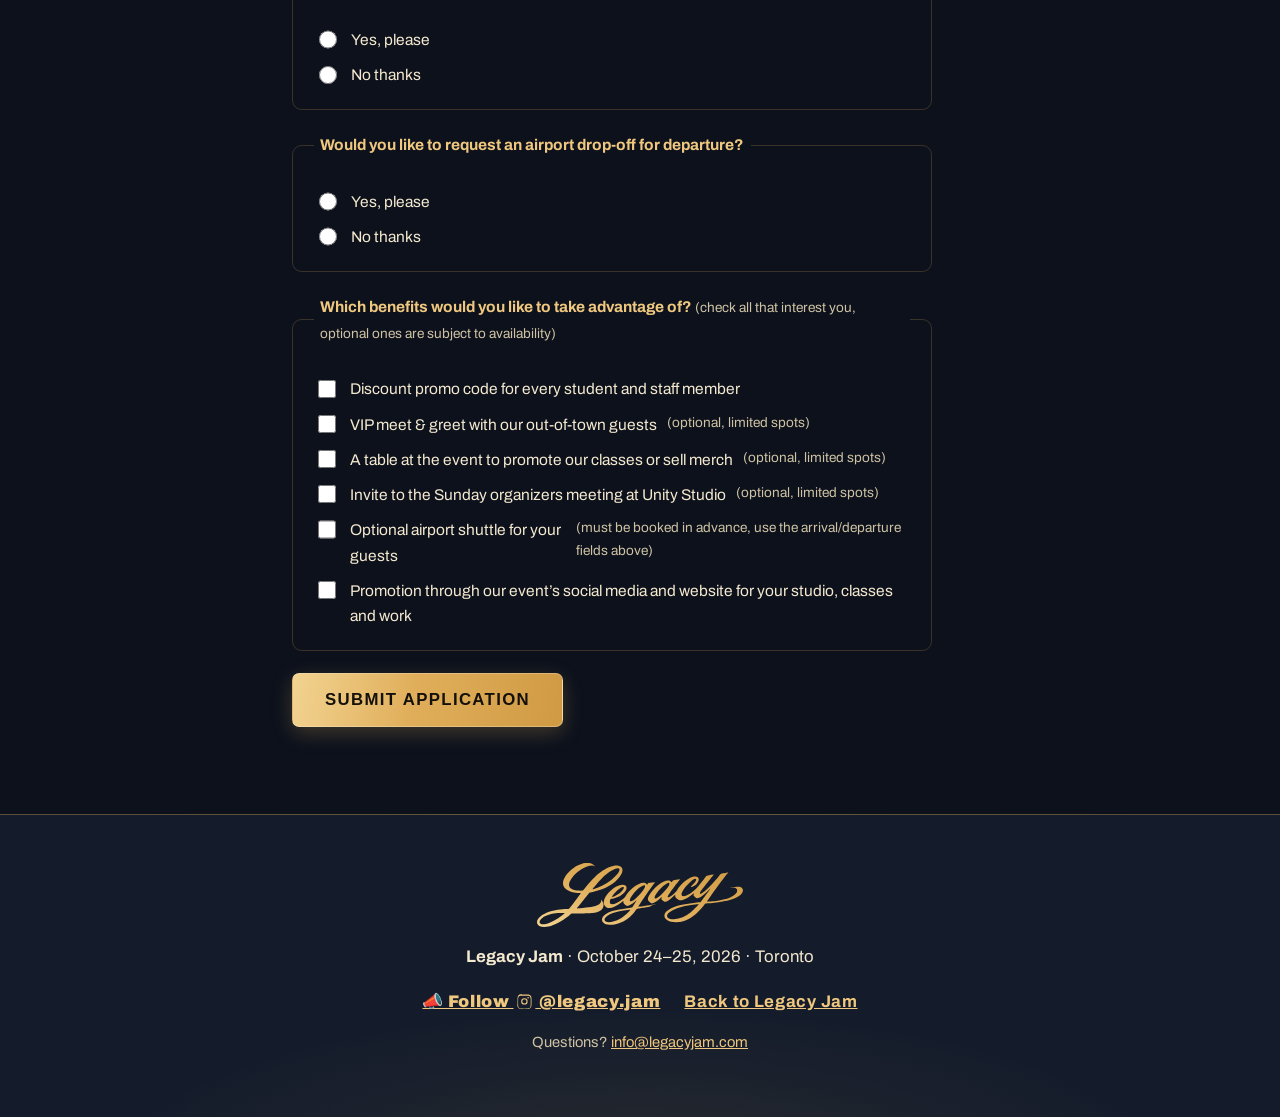
==== commit fbe75ab2: "Add Instagram icon next to every Follow @legacy.jam mention" ====
--- a/generations-partner.html
+++ b/generations-partner.html
@@ -169,7 +169,7 @@
     <img class="footer-logo" src="assets/legacy-jam-logo.svg" alt="" loading="lazy">
     <p><strong>Legacy Jam</strong> · October 24&ndash;25, 2026 · Toronto</p>
     <ul class="footer-links">
-      <li><a class="footer-ig" href="https://www.instagram.com/legacy.jam">📣 Follow @legacy.jam</a></li>
+      <li><a class="footer-ig" href="https://www.instagram.com/legacy.jam">📣 Follow <svg class="ig-icon" viewBox="0 0 24 24" aria-hidden="true" focusable="false"><path d="M12 2.2c3.2 0 3.6 0 4.9.1 1.2.1 2 .2 2.4.4.6.2 1 .5 1.4 1 .4.4.7.8 1 1.4.2.5.3 1.2.4 2.4.1 1.3.1 1.7.1 4.9s0 3.6-.1 4.9c-.1 1.2-.2 2-.4 2.4-.2.6-.5 1-1 1.4-.4.4-.8.7-1.4 1-.5.2-1.2.3-2.4.4-1.3.1-1.7.1-4.9.1s-3.6 0-4.9-.1c-1.2-.1-2-.2-2.4-.4-.6-.2-1-.5-1.4-1-.4-.4-.7-.8-1-1.4-.2-.5-.3-1.2-.4-2.4C2.2 15.6 2.2 15.2 2.2 12s0-3.6.1-4.9c.1-1.2.2-2 .4-2.4.2-.6.5-1 1-1.4.4-.4.8-.7 1.4-1 .5-.2 1.2-.3 2.4-.4C8.4 2.2 8.8 2.2 12 2.2zm0 1.8c-3.1 0-3.5 0-4.7.1-1 .1-1.6.2-2 .3-.5.2-.8.4-1.2.7-.4.4-.6.7-.7 1.2-.1.4-.3 1-.3 2C3 9.5 3 9.9 3 13s0 3.5.1 4.7c.1 1 .2 1.6.3 2 .2.5.4.8.7 1.2.4.4.7.6 1.2.7.4.1 1 .3 2 .3 1.2.1 1.6.1 4.7.1s3.5 0 4.7-.1c1-.1 1.6-.2 2-.3.5-.2.8-.4 1.2-.7.4-.4.6-.7.7-1.2.1-.4.3-1 .3-2 .1-1.2.1-1.6.1-4.7s0-3.5-.1-4.7c-.1-1-.2-1.6-.3-2-.2-.5-.4-.8-.7-1.2-.4-.4-.7-.6-1.2-.7-.4-.1-1-.3-2-.3-1.2-.1-1.6-.1-4.7-.1z"/><path d="M12 7.4a4.6 4.6 0 1 0 0 9.2 4.6 4.6 0 0 0 0-9.2zm0 7.6a3 3 0 1 1 0-6 3 3 0 0 1 0 6z"/><circle cx="17.3" cy="6.7" r="1.1"/></svg> @legacy.jam</a></li>
       <li><a href="index.html">Back to Legacy Jam</a></li>
     </ul>
     <p class="note">
--- a/style.css
+++ b/style.css
@@ -130,7 +130,7 @@
   border-bottom: 2px solid transparent;
 }
 .nav-list a:hover { color: var(--gold-bright); border-bottom-color: var(--gold); }
-.site-header .btn-small { margin-left: auto; }
+.header-cta { display: flex; align-items: center; gap: 0.6rem; margin-left: auto; }
 
 /* ---------- buttons ---------- */
 .btn {
@@ -627,6 +627,11 @@
 }
 .footer-ig { color: var(--gold-bright) !important; font-weight: 900 !important; }
 
+.ig-icon {
+  height: 1em; width: 1em; vertical-align: -0.15em; margin: 0 0.15em;
+  fill: currentColor; display: inline-block; flex-shrink: 0;
+}
+
 /* ---------- application forms (volunteer / generations partner) ---------- */
 .app-main { padding: 2.5rem 0 4rem; }
 .app-intro { margin-bottom: 0; }
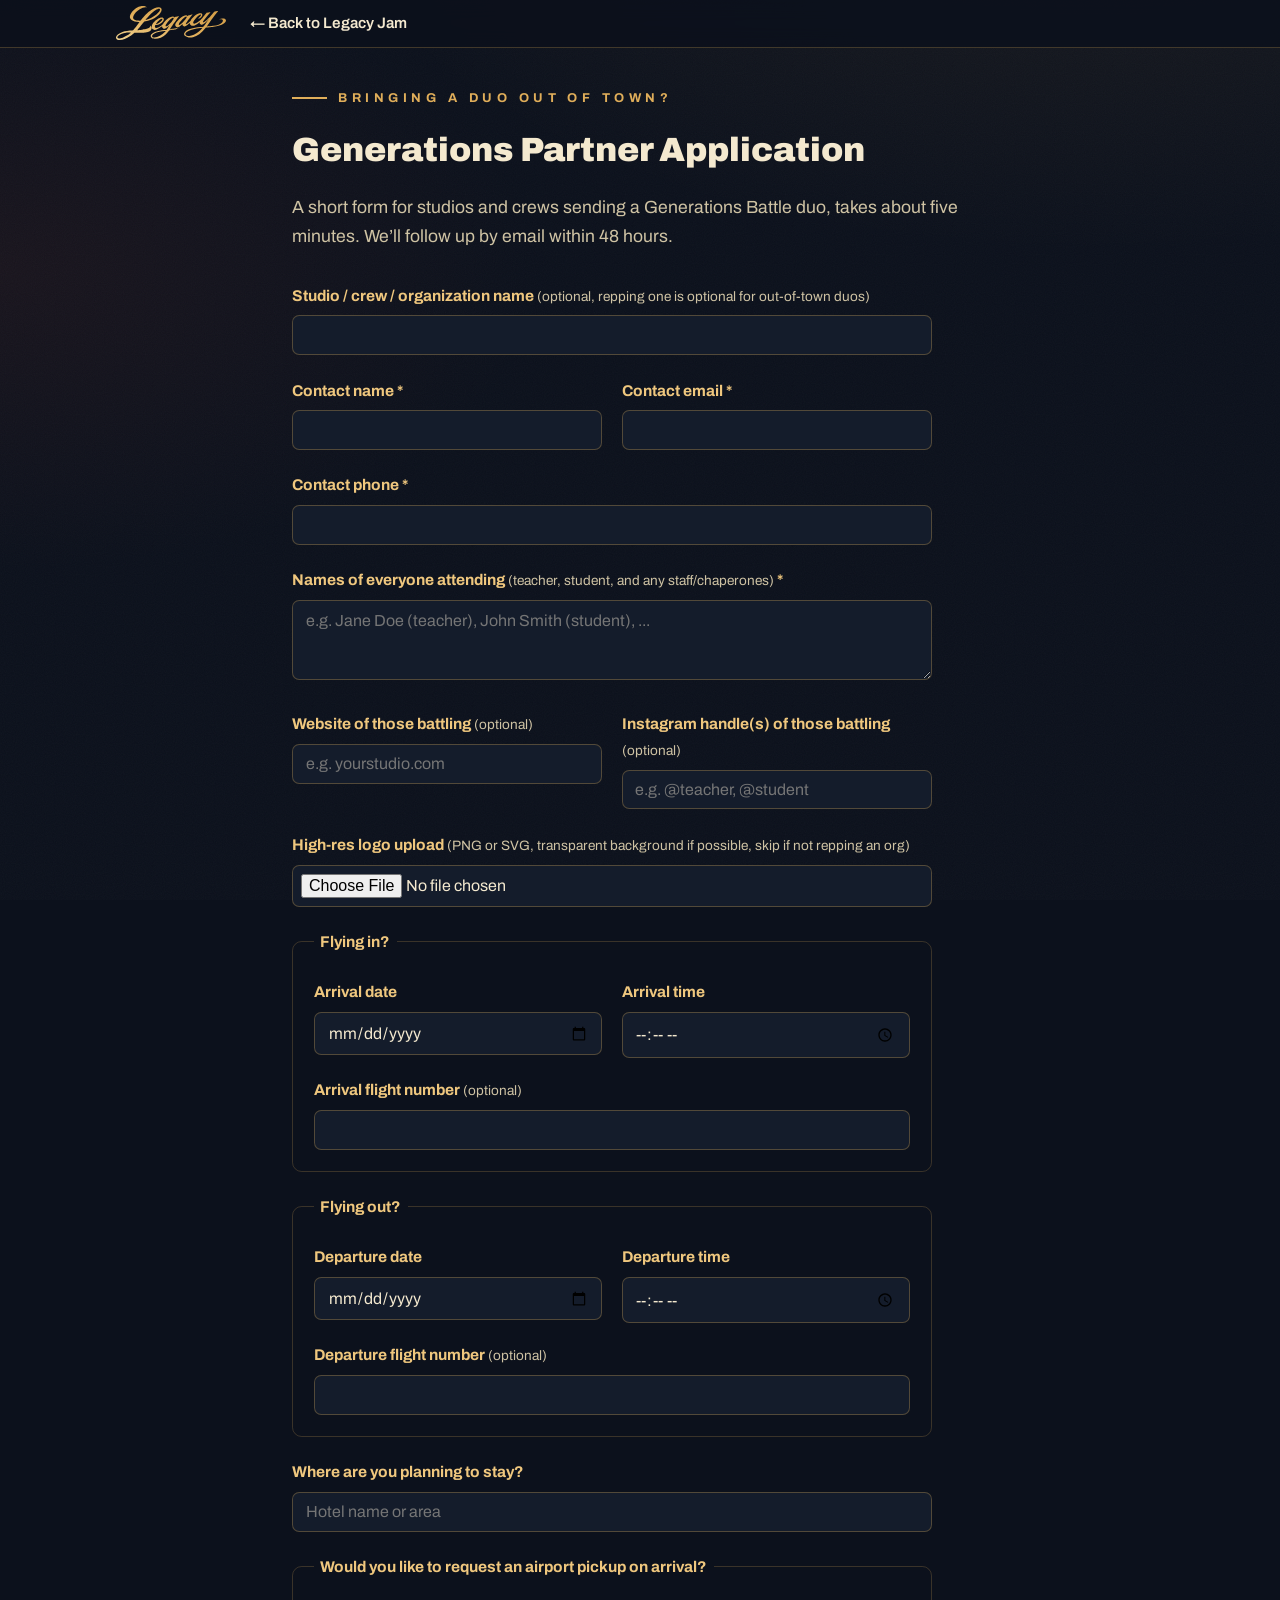
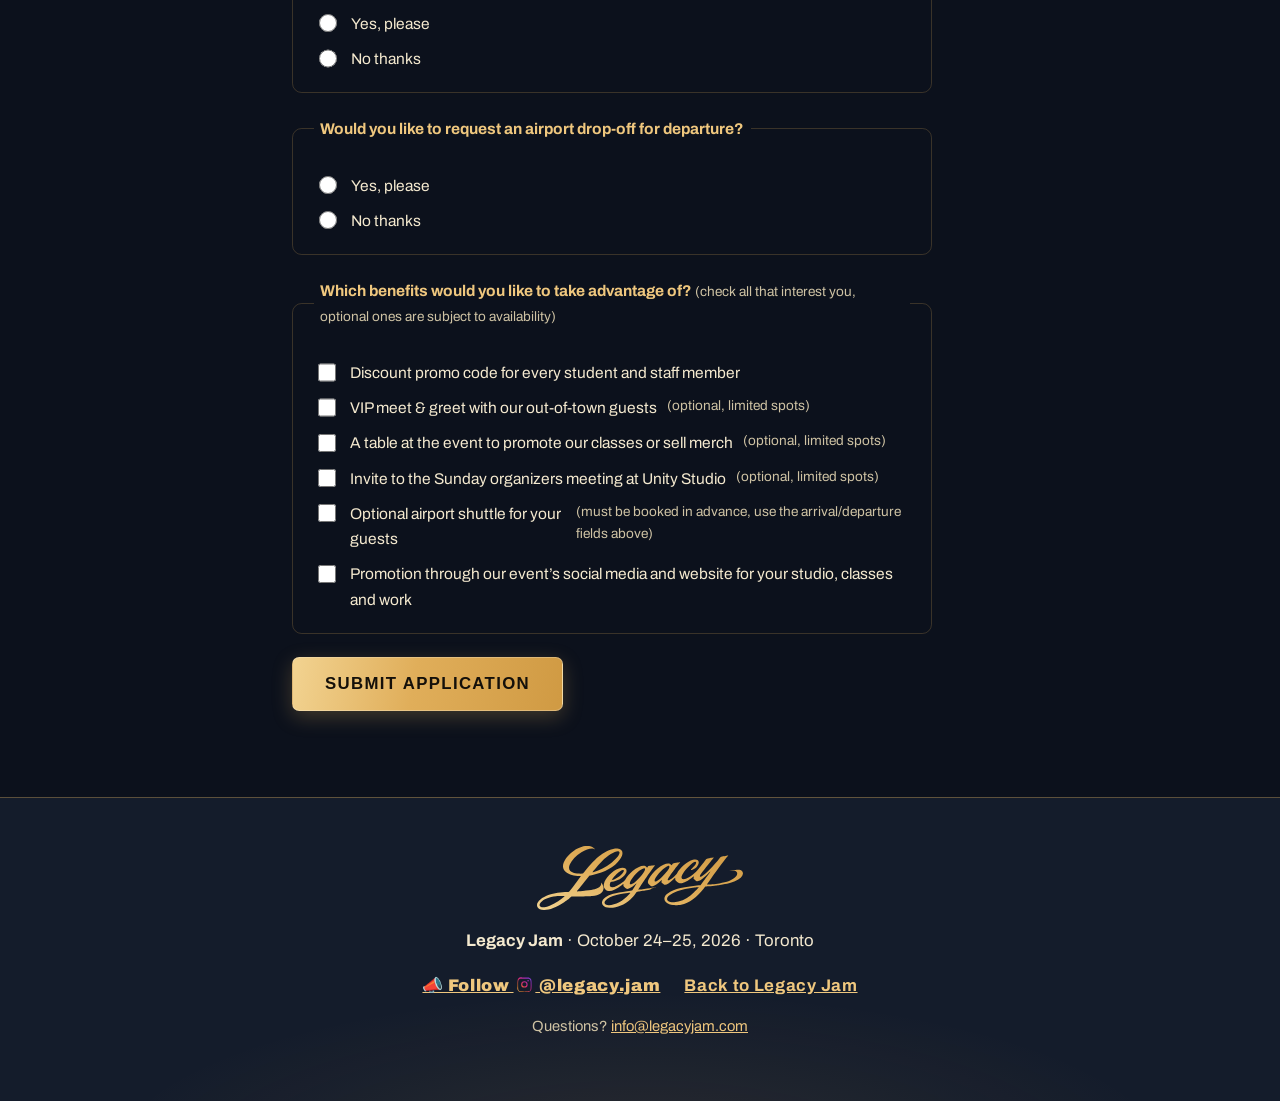
==== commit 81ee273f: "Clean up hero follow button, use real Instagram gradient colours for the IG icon, thin out the stick" ====
--- a/generations-partner.html
+++ b/generations-partner.html
@@ -169,7 +169,7 @@
     <img class="footer-logo" src="assets/legacy-jam-logo.svg" alt="" loading="lazy">
     <p><strong>Legacy Jam</strong> · October 24&ndash;25, 2026 · Toronto</p>
     <ul class="footer-links">
-      <li><a class="footer-ig" href="https://www.instagram.com/legacy.jam">📣 Follow <svg class="ig-icon" viewBox="0 0 24 24" aria-hidden="true" focusable="false"><path d="M12 2.2c3.2 0 3.6 0 4.9.1 1.2.1 2 .2 2.4.4.6.2 1 .5 1.4 1 .4.4.7.8 1 1.4.2.5.3 1.2.4 2.4.1 1.3.1 1.7.1 4.9s0 3.6-.1 4.9c-.1 1.2-.2 2-.4 2.4-.2.6-.5 1-1 1.4-.4.4-.8.7-1.4 1-.5.2-1.2.3-2.4.4-1.3.1-1.7.1-4.9.1s-3.6 0-4.9-.1c-1.2-.1-2-.2-2.4-.4-.6-.2-1-.5-1.4-1-.4-.4-.7-.8-1-1.4-.2-.5-.3-1.2-.4-2.4C2.2 15.6 2.2 15.2 2.2 12s0-3.6.1-4.9c.1-1.2.2-2 .4-2.4.2-.6.5-1 1-1.4.4-.4.8-.7 1.4-1 .5-.2 1.2-.3 2.4-.4C8.4 2.2 8.8 2.2 12 2.2zm0 1.8c-3.1 0-3.5 0-4.7.1-1 .1-1.6.2-2 .3-.5.2-.8.4-1.2.7-.4.4-.6.7-.7 1.2-.1.4-.3 1-.3 2C3 9.5 3 9.9 3 13s0 3.5.1 4.7c.1 1 .2 1.6.3 2 .2.5.4.8.7 1.2.4.4.7.6 1.2.7.4.1 1 .3 2 .3 1.2.1 1.6.1 4.7.1s3.5 0 4.7-.1c1-.1 1.6-.2 2-.3.5-.2.8-.4 1.2-.7.4-.4.6-.7.7-1.2.1-.4.3-1 .3-2 .1-1.2.1-1.6.1-4.7s0-3.5-.1-4.7c-.1-1-.2-1.6-.3-2-.2-.5-.4-.8-.7-1.2-.4-.4-.7-.6-1.2-.7-.4-.1-1-.3-2-.3-1.2-.1-1.6-.1-4.7-.1z"/><path d="M12 7.4a4.6 4.6 0 1 0 0 9.2 4.6 4.6 0 0 0 0-9.2zm0 7.6a3 3 0 1 1 0-6 3 3 0 0 1 0 6z"/><circle cx="17.3" cy="6.7" r="1.1"/></svg> @legacy.jam</a></li>
+      <li><a class="footer-ig" href="https://www.instagram.com/legacy.jam">📣 Follow <svg class="ig-icon" viewBox="0 0 24 24" aria-hidden="true" focusable="false"><defs><linearGradient id="ig-grad-footer" x1="0" y1="24" x2="24" y2="0" gradientUnits="userSpaceOnUse"><stop offset="0" stop-color="#FEDA75"/><stop offset="0.25" stop-color="#FA7E1E"/><stop offset="0.5" stop-color="#D62976"/><stop offset="0.75" stop-color="#962FBF"/><stop offset="1" stop-color="#4F5BD5"/></linearGradient></defs><path fill="url(#ig-grad-footer)" d="M12 2.2c3.2 0 3.6 0 4.9.1 1.2.1 2 .2 2.4.4.6.2 1 .5 1.4 1 .4.4.7.8 1 1.4.2.5.3 1.2.4 2.4.1 1.3.1 1.7.1 4.9s0 3.6-.1 4.9c-.1 1.2-.2 2-.4 2.4-.2.6-.5 1-1 1.4-.4.4-.8.7-1.4 1-.5.2-1.2.3-2.4.4-1.3.1-1.7.1-4.9.1s-3.6 0-4.9-.1c-1.2-.1-2-.2-2.4-.4-.6-.2-1-.5-1.4-1-.4-.4-.7-.8-1-1.4-.2-.5-.3-1.2-.4-2.4C2.2 15.6 2.2 15.2 2.2 12s0-3.6.1-4.9c.1-1.2.2-2 .4-2.4.2-.6.5-1 1-1.4.4-.4.8-.7 1.4-1 .5-.2 1.2-.3 2.4-.4C8.4 2.2 8.8 2.2 12 2.2zm0 1.8c-3.1 0-3.5 0-4.7.1-1 .1-1.6.2-2 .3-.5.2-.8.4-1.2.7-.4.4-.6.7-.7 1.2-.1.4-.3 1-.3 2C3 9.5 3 9.9 3 13s0 3.5.1 4.7c.1 1 .2 1.6.3 2 .2.5.4.8.7 1.2.4.4.7.6 1.2.7.4.1 1 .3 2 .3 1.2.1 1.6.1 4.7.1s3.5 0 4.7-.1c1-.1 1.6-.2 2-.3.5-.2.8-.4 1.2-.7.4-.4.6-.7.7-1.2.1-.4.3-1 .3-2 .1-1.2.1-1.6.1-4.7s0-3.5-.1-4.7c-.1-1-.2-1.6-.3-2-.2-.5-.4-.8-.7-1.2-.4-.4-.7-.6-1.2-.7-.4-.1-1-.3-2-.3-1.2-.1-1.6-.1-4.7-.1z"/><path fill="url(#ig-grad-footer)" d="M12 7.4a4.6 4.6 0 1 0 0 9.2 4.6 4.6 0 0 0 0-9.2zm0 7.6a3 3 0 1 1 0-6 3 3 0 0 1 0 6z"/><circle fill="url(#ig-grad-footer)" cx="17.3" cy="6.7" r="1.1"/></svg> @legacy.jam</a></li>
       <li><a href="index.html">Back to Legacy Jam</a></li>
     </ul>
     <p class="note">
--- a/style.css
+++ b/style.css
@@ -105,11 +105,11 @@
   border-bottom: 1px solid rgba(224,174,90,0.25);
 }
 .header-inner {
-  display: flex; flex-wrap: wrap; align-items: center; gap: 0.75rem 1.5rem;
-  padding-top: 0.6rem; padding-bottom: 0.6rem;
+  display: flex; flex-wrap: wrap; align-items: center; gap: 0.6rem 1.5rem;
+  padding-top: 0.4rem; padding-bottom: 0.4rem;
 }
 .brand { text-decoration: none; display: flex; align-items: center; }
-.brand-logo { height: 44px; width: auto; display: block; }
+.brand-logo { height: 34px; width: auto; display: block; }
 .brand-script {
   font-family: var(--font-script);
   color: var(--gold);
@@ -158,7 +158,7 @@
   box-shadow: 0 8px 22px rgba(0,0,0,0.35);
 }
 .btn-big { font-size: 1.05rem; padding: 1rem 2rem; }
-.btn-small { font-size: 0.82rem; padding: 0.5rem 1.05rem; }
+.btn-small { font-size: 0.78rem; padding: 0.4rem 0.9rem; }
 
 /* ---------- hero ---------- */
 /* visually hidden but read by screen readers */
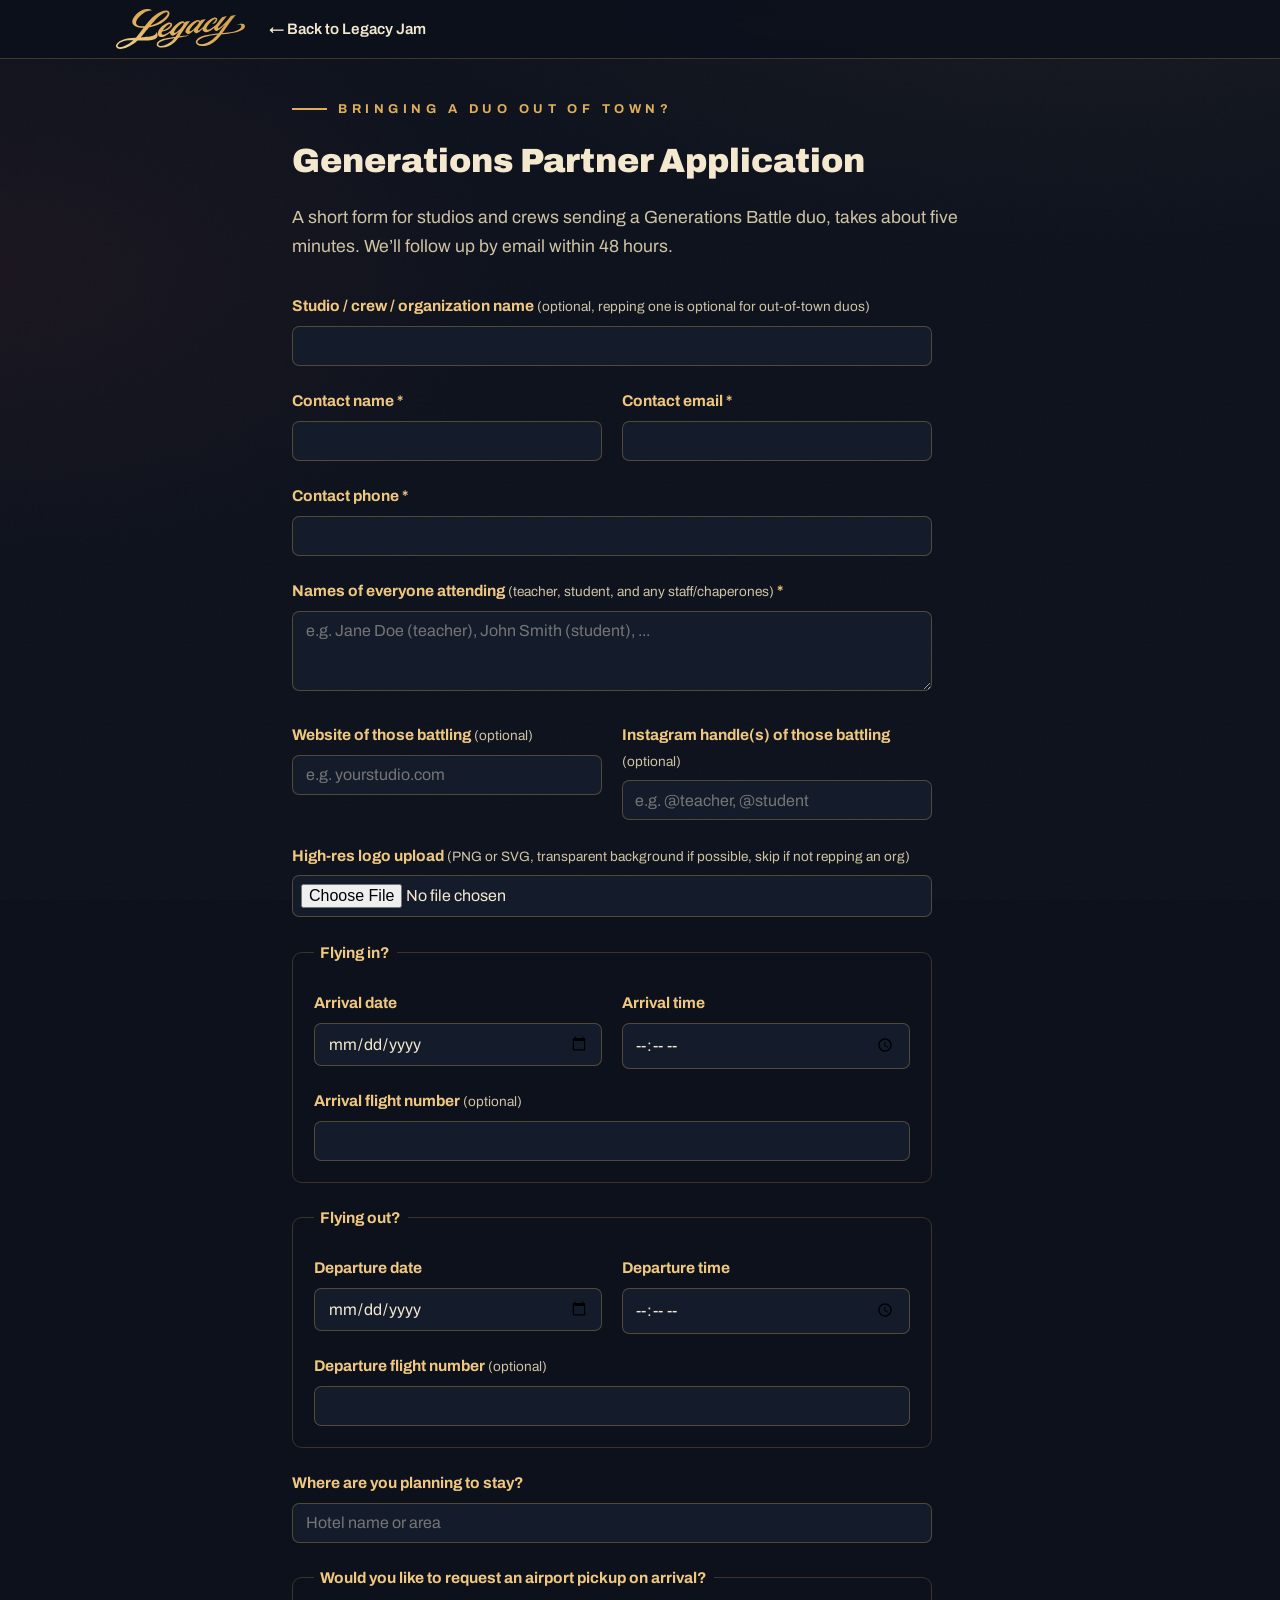
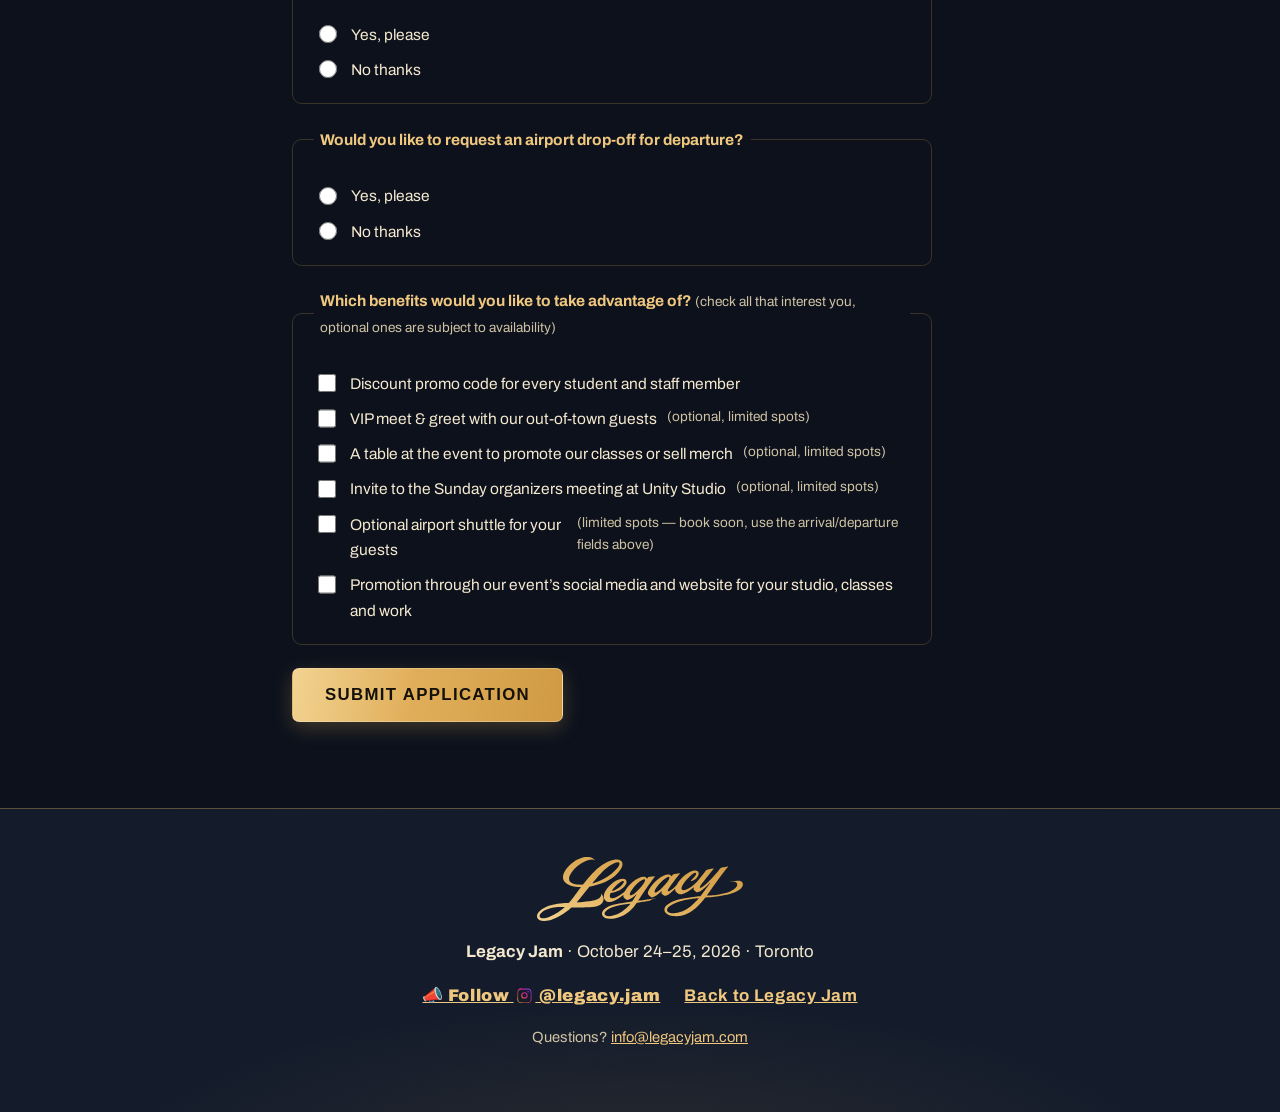
==== commit 38c43afb: "Note limited availability on the Generations Partner airport shuttle Add "book soon" language next t" ====
--- a/generations-partner.html
+++ b/generations-partner.html
@@ -151,7 +151,7 @@
           <li><label><input type="checkbox" name="Benefits interested in" value="VIP meet & greet"> VIP meet &amp; greet with our out-of-town guests <span class="hint">(optional, limited spots)</span></label></li>
           <li><label><input type="checkbox" name="Benefits interested in" value="Event table"> A table at the event to promote our classes or sell merch <span class="hint">(optional, limited spots)</span></label></li>
           <li><label><input type="checkbox" name="Benefits interested in" value="Sunday organizers meeting"> Invite to the Sunday organizers meeting at Unity Studio <span class="hint">(optional, limited spots)</span></label></li>
-          <li><label><input type="checkbox" name="Benefits interested in" value="Airport shuttle"> Optional airport shuttle for your guests <span class="hint">(must be booked in advance, use the arrival/departure fields above)</span></label></li>
+          <li><label><input type="checkbox" name="Benefits interested in" value="Airport shuttle"> Optional airport shuttle for your guests <span class="hint">(limited spots — book soon, use the arrival/departure fields above)</span></label></li>
           <li><label><input type="checkbox" name="Benefits interested in" value="Social & web promotion"> Promotion through our event&rsquo;s social media and website for your studio, classes and work</label></li>
         </ul>
       </fieldset>
--- a/style.css
+++ b/style.css
@@ -106,10 +106,10 @@
 }
 .header-inner {
   display: flex; flex-wrap: wrap; align-items: center; gap: 0.6rem 1.5rem;
-  padding-top: 0.4rem; padding-bottom: 0.4rem;
+  padding-top: 0.55rem; padding-bottom: 0.55rem;
 }
 .brand { text-decoration: none; display: flex; align-items: center; }
-.brand-logo { height: 34px; width: auto; display: block; }
+.brand-logo { height: 40px; width: auto; display: block; }
 .brand-script {
   font-family: var(--font-script);
   color: var(--gold);
@@ -131,6 +131,19 @@
 }
 .nav-list a:hover { color: var(--gold-bright); border-bottom-color: var(--gold); }
 .header-cta { display: flex; align-items: center; gap: 0.6rem; margin-left: auto; }
+
+/* slightly thinner header on phones: still fully legible, just tighter than desktop */
+@media (max-width: 30rem) {
+  .header-inner { gap: 0.4rem 0.8rem; padding-top: 0.35rem; padding-bottom: 0.35rem; }
+  .brand-logo { height: 30px; }
+  .nav-list { gap: 0.2rem 0.7rem; }
+  .nav-list a { font-size: 0.84rem; padding: 0.12rem 0; }
+  .header-cta { gap: 0.4rem; width: 100%; }
+  .header-cta .btn-small {
+    flex: 1 1 0; font-size: 0.7rem; padding: 0.36rem 0.5rem;
+    white-space: nowrap;
+  }
+}
 
 /* ---------- buttons ---------- */
 .btn {
@@ -158,7 +171,7 @@
   box-shadow: 0 8px 22px rgba(0,0,0,0.35);
 }
 .btn-big { font-size: 1.05rem; padding: 1rem 2rem; }
-.btn-small { font-size: 0.78rem; padding: 0.4rem 0.9rem; }
+.btn-small { font-size: 0.82rem; padding: 0.5rem 1.05rem; }
 
 /* ---------- hero ---------- */
 /* visually hidden but read by screen readers */
@@ -227,10 +240,15 @@
   margin: 1.5rem 0 0.75rem;
 }
 .tagline span { color: var(--maroon-2); margin: 0 0.15em; }
-.hero-meta { max-width: 34rem; margin: 0 auto 2rem; color: var(--cream-dim); }
+.hero-meta { max-width: 34rem; margin: 0 auto 1rem; color: var(--cream-dim); }
 .hero-meta strong { color: var(--cream); font-size: 1.2rem; letter-spacing: 0.04em; }
+.family-note {
+  display: flex; align-items: center; justify-content: center; gap: 0.5rem;
+  margin: 0 0 1.75rem; color: var(--cream-dim); font-size: 0.95rem;
+}
 .cta-row { display: flex; flex-wrap: wrap; gap: 0.9rem; justify-content: center; margin: 0 0 1.75rem; }
-.hero-follow { color: var(--cream-dim); font-size: 0.98rem; margin: 0; }
+.follow-cta-row { margin-bottom: 0.5rem; }
+.hero-follow-note { color: var(--cream-dim); font-size: 0.88rem; margin: 0.35rem 0 0; }
 
 /* ---------- quick facts strip ---------- */
 .strip {
@@ -327,8 +345,8 @@
   padding: 0.5rem 0.65rem;
   margin: 0 0 0.35rem;
 }
-.battle-prize-wrap--icon { display: flex; align-items: center; gap: 0.6rem; }
-.battle-prize-wrap--icon .outbreak-inline { flex: 0 0 auto; height: 1.9rem; width: auto; }
+.battle-prize-wrap--icon { display: flex; align-items: flex-start; gap: 0.6rem; }
+.battle-prize-wrap--icon .outbreak-inline { flex: 0 0 auto; height: 1.9rem; width: auto; margin-top: 0.1rem; }
 .battle-prize {
   color: var(--gold-bright); font-weight: 900;
   font-size: 1.1rem; line-height: 1.25; margin: 0;
@@ -618,12 +636,13 @@
 
 /* ---------- hero Instagram CTA ---------- */
 .btn-ig {
-  font-size: 0.95rem; text-transform: none; letter-spacing: 0.02em;
+  font-size: 1.1rem; text-transform: none; letter-spacing: 0.02em;
+  padding: 1.1rem 2.3rem;
   animation: ig-pulse 2.4s ease-in-out infinite;
 }
 @keyframes ig-pulse {
-  0%, 100% { box-shadow: 0 6px 20px rgba(224,174,90,0.25); }
-  50% { box-shadow: 0 8px 30px rgba(224,174,90,0.6); }
+  0%, 100% { box-shadow: 0 6px 20px rgba(224,174,90,0.3); }
+  50% { box-shadow: 0 10px 36px rgba(224,174,90,0.7); }
 }
 .footer-ig { color: var(--gold-bright) !important; font-weight: 900 !important; }
 
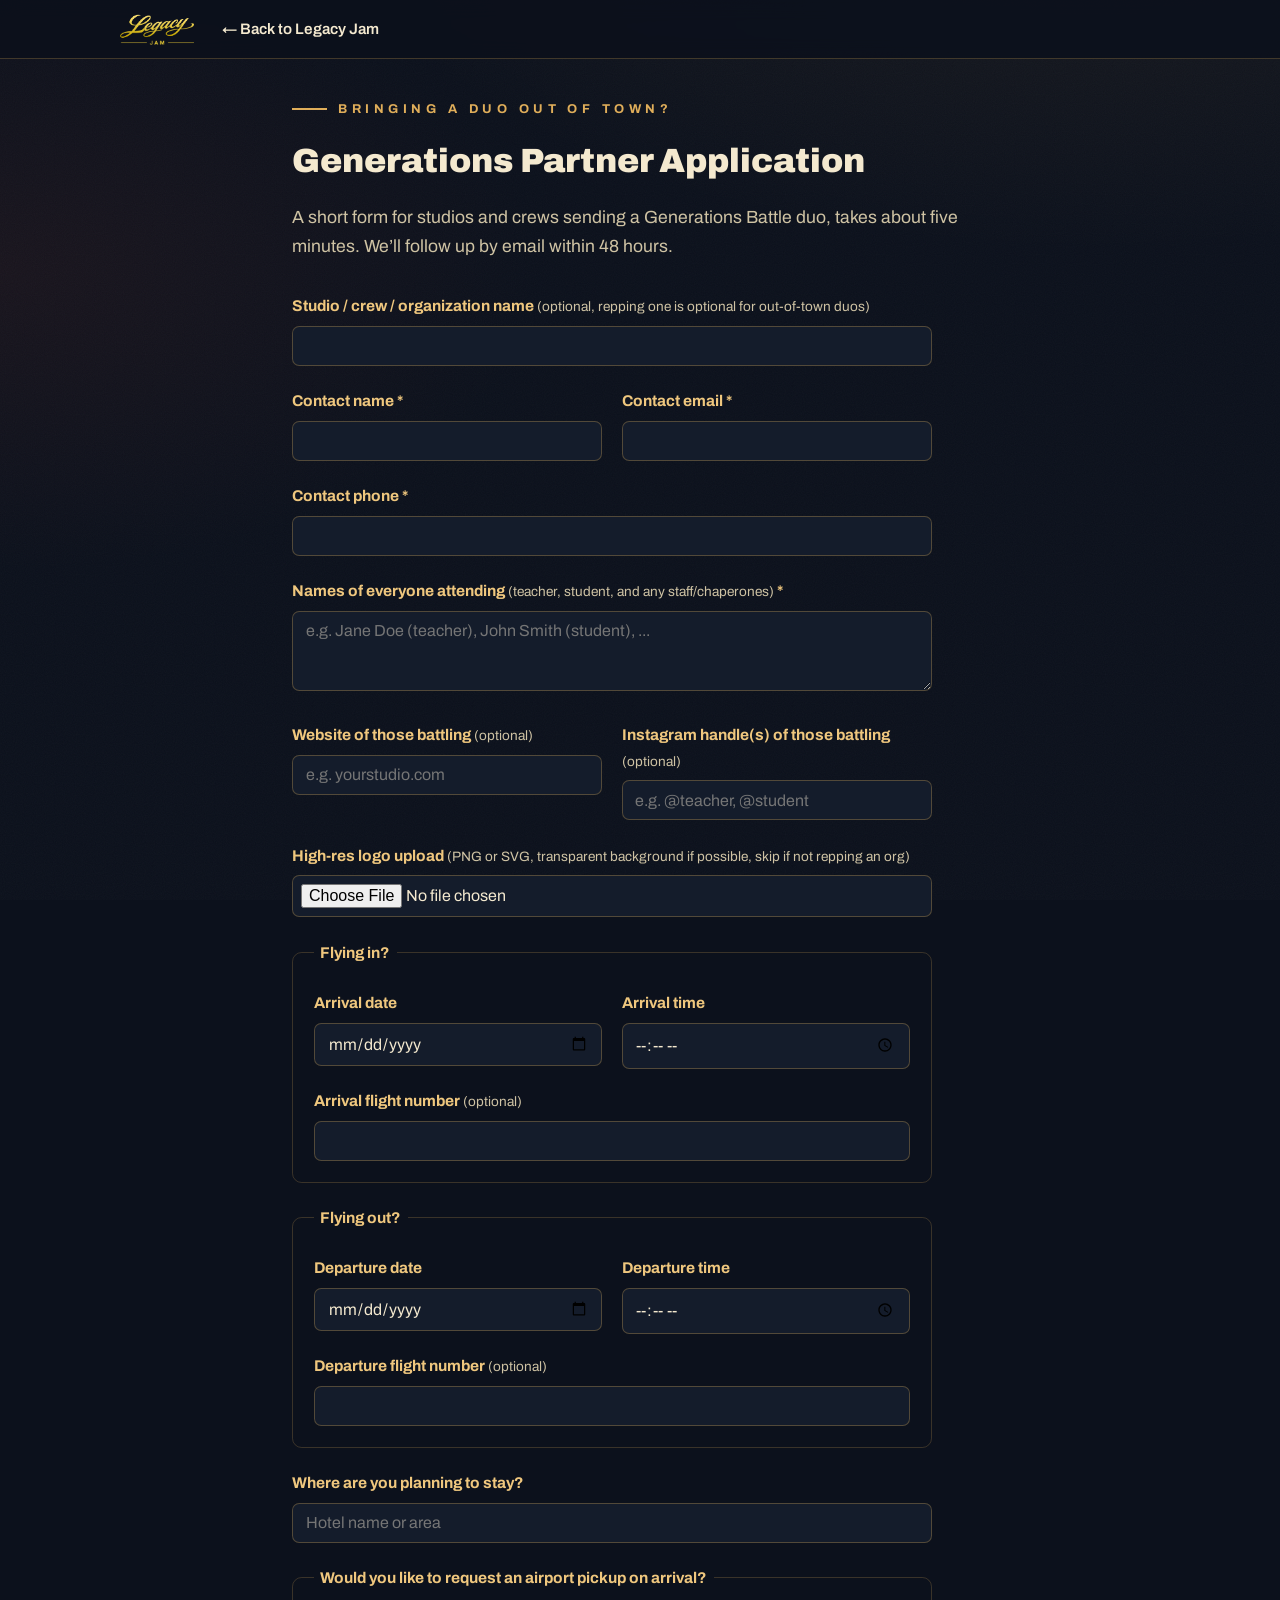
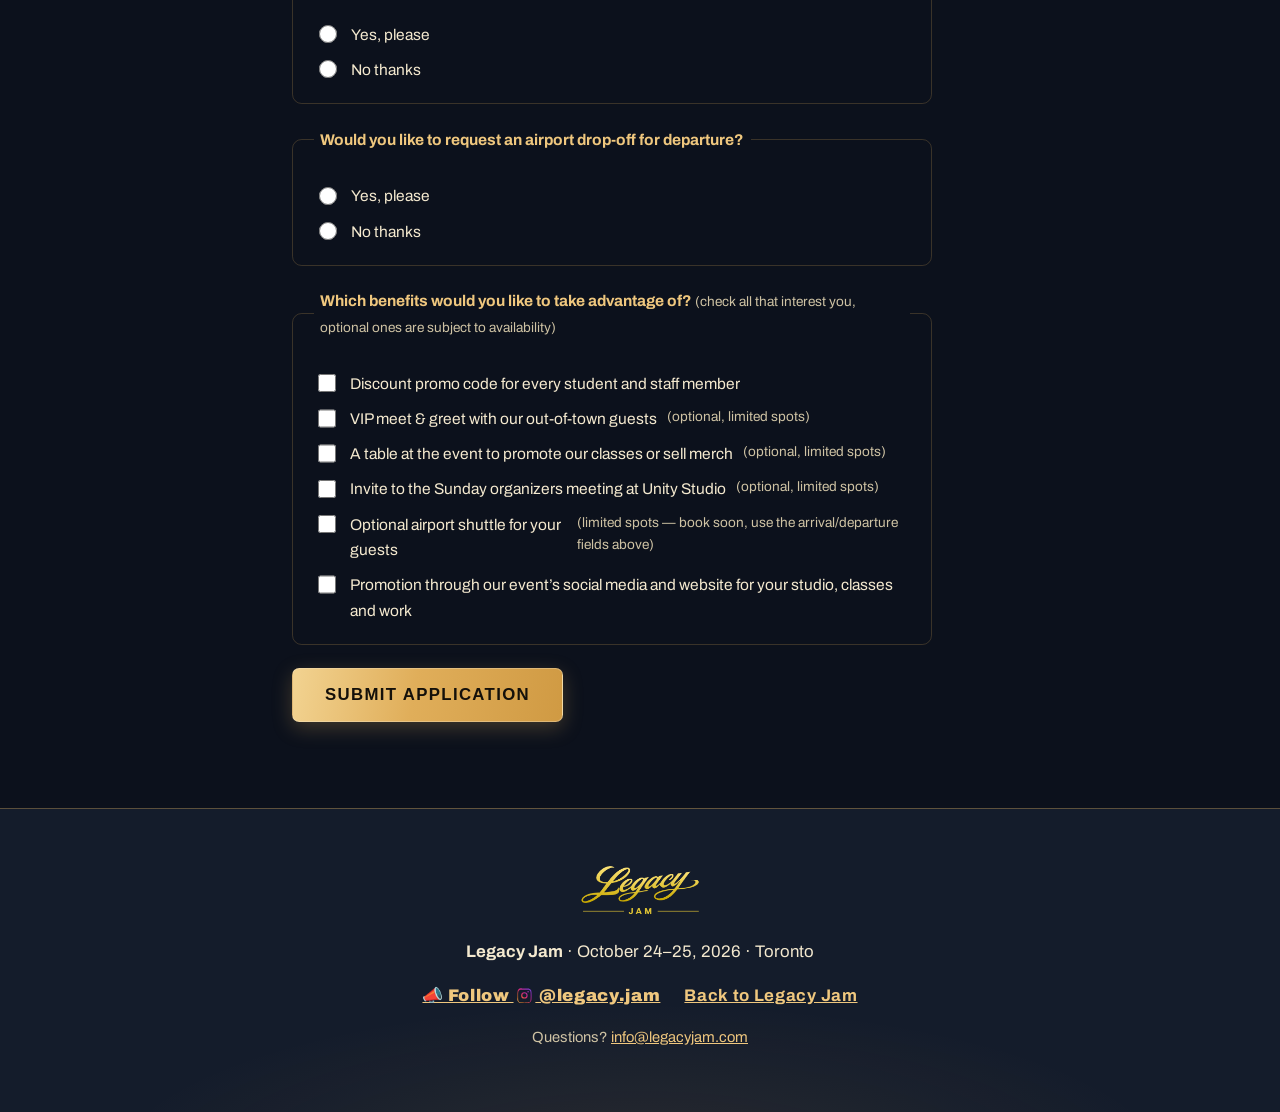
==== commit d13f07c2: "Revert to the built-in FormSubmit application forms Restore volunteer.html and generations-partner.h" ====
--- a/generations-partner.html
+++ b/generations-partner.html
@@ -18,7 +18,7 @@
 <header class="site-header">
   <div class="wrap header-inner">
     <a class="brand" href="index.html" aria-label="Legacy Jam, home">
-      <img class="brand-logo" src="assets/legacy-jam-logo.svg" alt="Legacy Jam">
+      <img class="brand-logo" src="assets/legacy-jam-logo-gradient.png" alt="Legacy Jam">
     </a>
     <nav aria-label="Main navigation">
       <ul class="nav-list">
@@ -166,7 +166,7 @@
 
 <footer class="site-footer">
   <div class="wrap footer-inner">
-    <img class="footer-logo" src="assets/legacy-jam-logo.svg" alt="" loading="lazy">
+    <img class="footer-logo" src="assets/legacy-jam-logo-gradient.png" alt="" loading="lazy">
     <p><strong>Legacy Jam</strong> · October 24&ndash;25, 2026 · Toronto</p>
     <ul class="footer-links">
       <li><a class="footer-ig" href="https://www.instagram.com/legacy.jam">📣 Follow <svg class="ig-icon" viewBox="0 0 24 24" aria-hidden="true" focusable="false"><defs><linearGradient id="ig-grad-footer" x1="0" y1="24" x2="24" y2="0" gradientUnits="userSpaceOnUse"><stop offset="0" stop-color="#FEDA75"/><stop offset="0.25" stop-color="#FA7E1E"/><stop offset="0.5" stop-color="#D62976"/><stop offset="0.75" stop-color="#962FBF"/><stop offset="1" stop-color="#4F5BD5"/></linearGradient></defs><path fill="url(#ig-grad-footer)" d="M12 2.2c3.2 0 3.6 0 4.9.1 1.2.1 2 .2 2.4.4.6.2 1 .5 1.4 1 .4.4.7.8 1 1.4.2.5.3 1.2.4 2.4.1 1.3.1 1.7.1 4.9s0 3.6-.1 4.9c-.1 1.2-.2 2-.4 2.4-.2.6-.5 1-1 1.4-.4.4-.8.7-1.4 1-.5.2-1.2.3-2.4.4-1.3.1-1.7.1-4.9.1s-3.6 0-4.9-.1c-1.2-.1-2-.2-2.4-.4-.6-.2-1-.5-1.4-1-.4-.4-.7-.8-1-1.4-.2-.5-.3-1.2-.4-2.4C2.2 15.6 2.2 15.2 2.2 12s0-3.6.1-4.9c.1-1.2.2-2 .4-2.4.2-.6.5-1 1-1.4.4-.4.8-.7 1.4-1 .5-.2 1.2-.3 2.4-.4C8.4 2.2 8.8 2.2 12 2.2zm0 1.8c-3.1 0-3.5 0-4.7.1-1 .1-1.6.2-2 .3-.5.2-.8.4-1.2.7-.4.4-.6.7-.7 1.2-.1.4-.3 1-.3 2C3 9.5 3 9.9 3 13s0 3.5.1 4.7c.1 1 .2 1.6.3 2 .2.5.4.8.7 1.2.4.4.7.6 1.2.7.4.1 1 .3 2 .3 1.2.1 1.6.1 4.7.1s3.5 0 4.7-.1c1-.1 1.6-.2 2-.3.5-.2.8-.4 1.2-.7.4-.4.6-.7.7-1.2.1-.4.3-1 .3-2 .1-1.2.1-1.6.1-4.7s0-3.5-.1-4.7c-.1-1-.2-1.6-.3-2-.2-.5-.4-.8-.7-1.2-.4-.4-.7-.6-1.2-.7-.4-.1-1-.3-2-.3-1.2-.1-1.6-.1-4.7-.1z"/><path fill="url(#ig-grad-footer)" d="M12 7.4a4.6 4.6 0 1 0 0 9.2 4.6 4.6 0 0 0 0-9.2zm0 7.6a3 3 0 1 1 0-6 3 3 0 0 1 0 6z"/><circle fill="url(#ig-grad-footer)" cx="17.3" cy="6.7" r="1.1"/></svg> @legacy.jam</a></li>
--- a/style.css
+++ b/style.css
@@ -247,8 +247,9 @@
   margin: 0 0 1.75rem; color: var(--cream-dim); font-size: 0.95rem;
 }
 .cta-row { display: flex; flex-wrap: wrap; gap: 0.9rem; justify-content: center; margin: 0 0 1.75rem; }
-.follow-cta-row { margin-bottom: 0.5rem; }
-.hero-follow-note { color: var(--cream-dim); font-size: 0.88rem; margin: 0.35rem 0 0; }
+.cta-row-equal { margin-bottom: 0.5rem; }
+.cta-row-equal .btn { flex: 1 1 13rem; max-width: 18rem; font-size: 0.92rem; padding: 0.9rem 1.1rem; }
+.hero-follow-note { color: var(--cream-dim); font-size: 0.88rem; margin: 0 0 1.75rem; }
 
 /* ---------- quick facts strip ---------- */
 .strip {
@@ -300,6 +301,10 @@
   color: var(--cream-dim); text-transform: uppercase; letter-spacing: 0.04em;
   margin-left: 0.3rem;
 }
+@media (max-width: 26rem) {
+  .t-price { white-space: normal; text-align: right; }
+  .t-price .price-note { display: block; margin-left: 0; margin-top: 0.15rem; }
+}
 .ticket-day {
   display: inline-block; min-width: 2.5rem;
   color: var(--gold-bright); text-transform: uppercase;
@@ -311,6 +316,10 @@
   background: var(--gold-grad); color: #14100a;
   font-size: 0.63rem; font-weight: 900; letter-spacing: 0.12em; text-transform: uppercase;
   border-radius: 1rem; padding: 0.1rem 0.55rem;
+}
+.badge-maroon {
+  background: var(--maroon-2); color: var(--cream);
+  border: 1px solid rgba(244,233,207,0.3);
 }
 
 /* ---------- battle cards ---------- */
@@ -375,6 +384,20 @@
 
 .inner-list { margin: 0.6rem 0 0; padding-left: 1.2rem; }
 .inner-list li { margin: 0.25rem 0; }
+
+.kids-zone {
+  margin: 0.9rem 0 0;
+  padding: 0.75rem 0.9rem;
+  background: rgba(100,37,30,0.14);
+  border: 1px solid rgba(100,37,30,0.4);
+  border-radius: 0.6rem;
+}
+.kids-zone h4 {
+  display: flex; align-items: center; flex-wrap: wrap; gap: 0.5rem;
+  font-size: 0.95rem; margin: 0 0 0.35rem;
+}
+.kids-zone p { margin: 0.25rem 0 0; color: var(--cream-dim); font-size: 0.92rem; }
+.kids-zone .hint { display: block; margin-top: 0.3rem; }
 
 /* ---------- guest artists (compact people grid) ---------- */
 .people {
@@ -636,14 +659,22 @@
 
 /* ---------- hero Instagram CTA ---------- */
 .btn-ig {
-  font-size: 1.1rem; text-transform: none; letter-spacing: 0.02em;
-  padding: 1.1rem 2.3rem;
-  animation: ig-pulse 2.4s ease-in-out infinite;
-}
-@keyframes ig-pulse {
-  0%, 100% { box-shadow: 0 6px 20px rgba(224,174,90,0.3); }
-  50% { box-shadow: 0 10px 36px rgba(224,174,90,0.7); }
-}
+  background: transparent;
+  border: 2px solid var(--gold);
+  color: var(--gold-bright);
+  animation: ig-shine 1.6s ease-in-out infinite;
+}
+.btn-ig:hover {
+  transform: translateY(-2px);
+  background: rgba(224,174,90,0.12);
+  color: var(--cream);
+}
+@keyframes ig-shine {
+  0%, 100% { box-shadow: 0 0 0 rgba(224,174,90,0); }
+  50% { box-shadow: 0 0 24px 6px rgba(224,174,90,0.75); }
+}
+
+/* ---------- hero Instagram CTA ---------- */
 .footer-ig { color: var(--gold-bright) !important; font-weight: 900 !important; }
 
 .ig-icon {
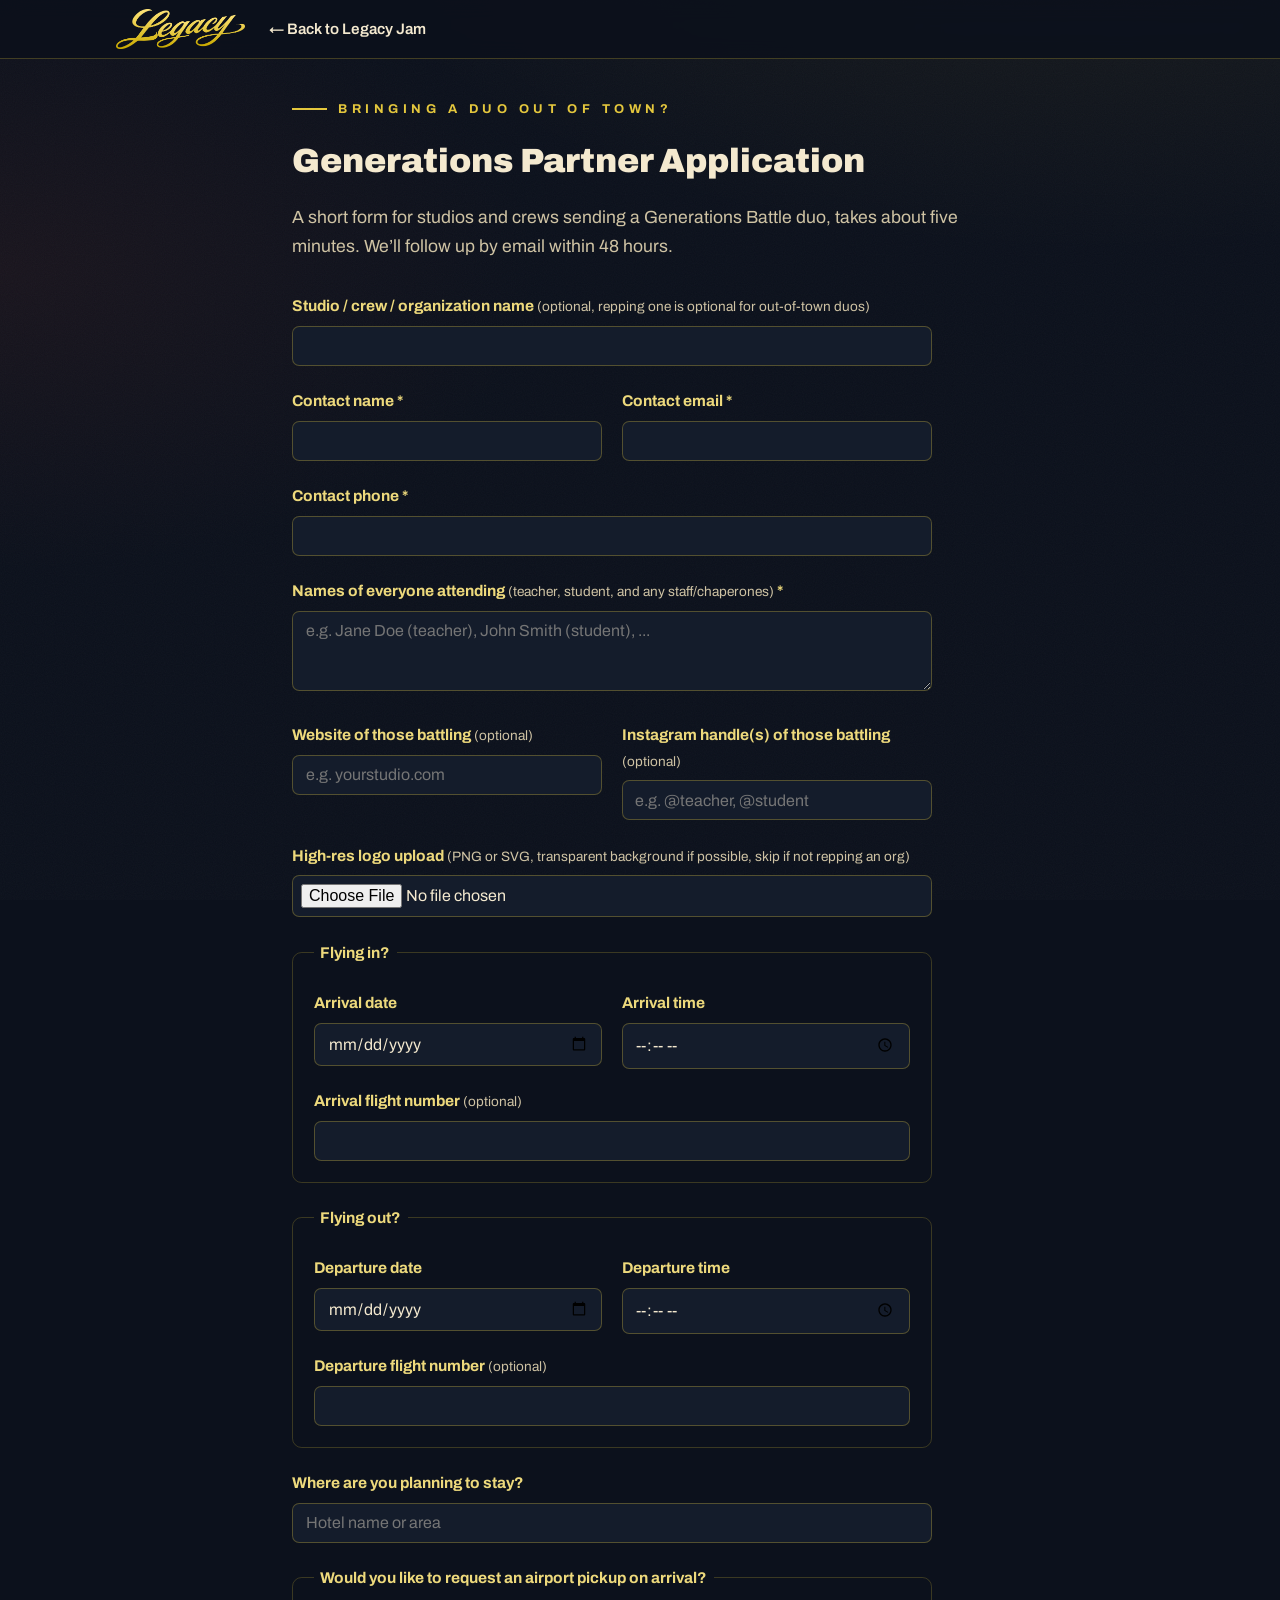
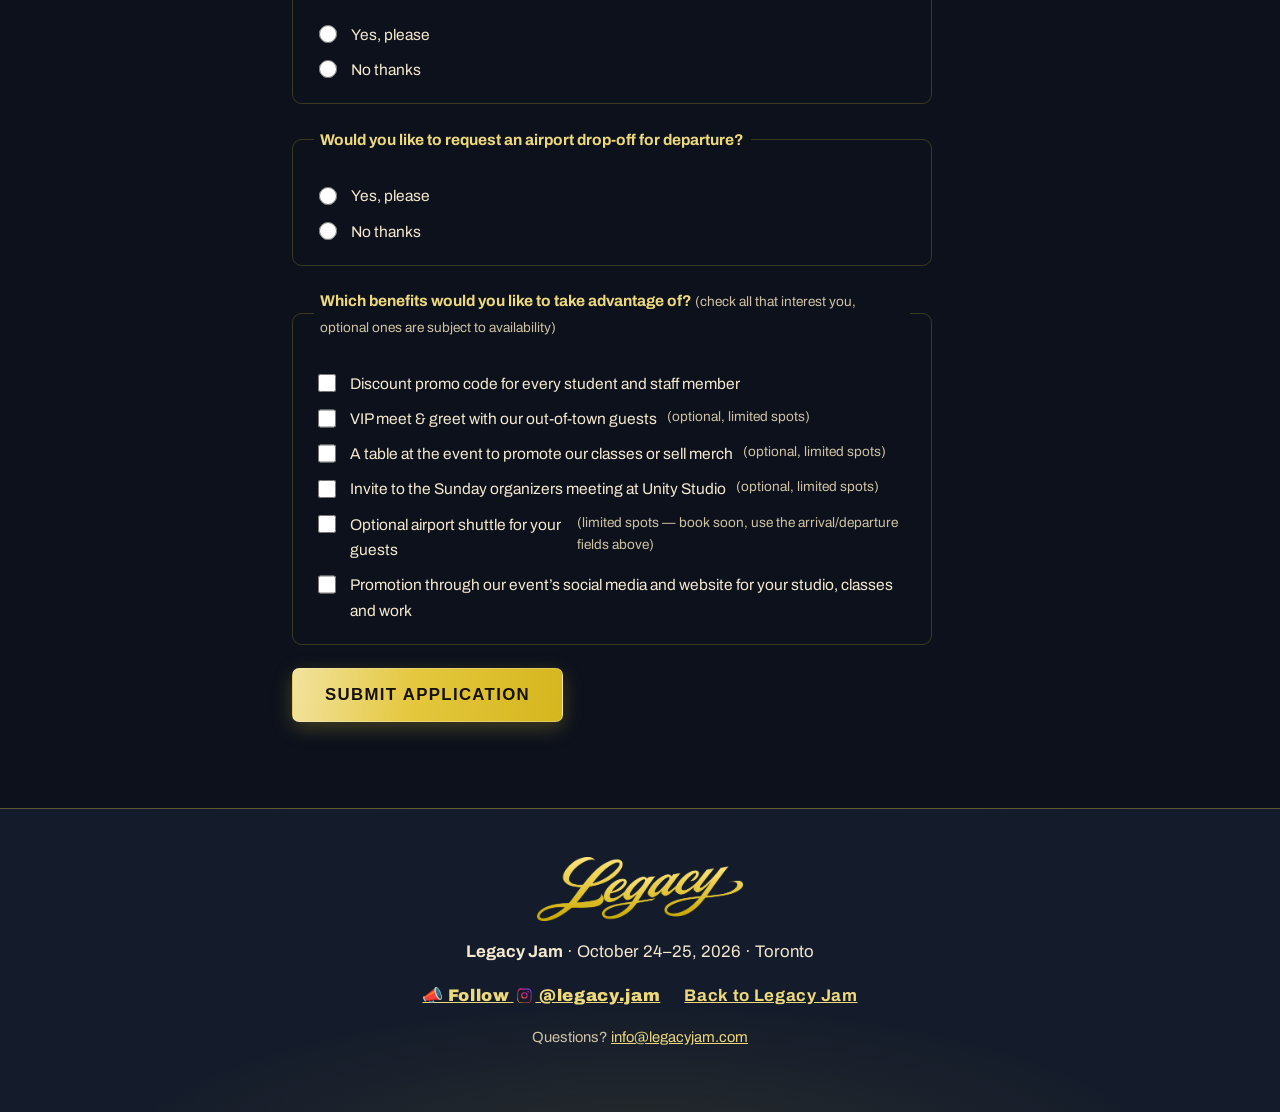
==== commit 6e75eeaf: "Use the script-only "Legacy" mark for header and footer logos Swap the header (brand-logo) and foote" ====
--- a/generations-partner.html
+++ b/generations-partner.html
@@ -18,7 +18,7 @@
 <header class="site-header">
   <div class="wrap header-inner">
     <a class="brand" href="index.html" aria-label="Legacy Jam, home">
-      <img class="brand-logo" src="assets/legacy-jam-logo-gradient.png" alt="Legacy Jam">
+      <img class="brand-logo" src="assets/legacy-jam-logo-script.png" alt="Legacy Jam">
     </a>
     <nav aria-label="Main navigation">
       <ul class="nav-list">
@@ -166,7 +166,7 @@
 
 <footer class="site-footer">
   <div class="wrap footer-inner">
-    <img class="footer-logo" src="assets/legacy-jam-logo-gradient.png" alt="" loading="lazy">
+    <img class="footer-logo" src="assets/legacy-jam-logo-script.png" alt="" loading="lazy">
     <p><strong>Legacy Jam</strong> · October 24&ndash;25, 2026 · Toronto</p>
     <ul class="footer-links">
       <li><a class="footer-ig" href="https://www.instagram.com/legacy.jam">📣 Follow <svg class="ig-icon" viewBox="0 0 24 24" aria-hidden="true" focusable="false"><defs><linearGradient id="ig-grad-footer" x1="0" y1="24" x2="24" y2="0" gradientUnits="userSpaceOnUse"><stop offset="0" stop-color="#FEDA75"/><stop offset="0.25" stop-color="#FA7E1E"/><stop offset="0.5" stop-color="#D62976"/><stop offset="0.75" stop-color="#962FBF"/><stop offset="1" stop-color="#4F5BD5"/></linearGradient></defs><path fill="url(#ig-grad-footer)" d="M12 2.2c3.2 0 3.6 0 4.9.1 1.2.1 2 .2 2.4.4.6.2 1 .5 1.4 1 .4.4.7.8 1 1.4.2.5.3 1.2.4 2.4.1 1.3.1 1.7.1 4.9s0 3.6-.1 4.9c-.1 1.2-.2 2-.4 2.4-.2.6-.5 1-1 1.4-.4.4-.8.7-1.4 1-.5.2-1.2.3-2.4.4-1.3.1-1.7.1-4.9.1s-3.6 0-4.9-.1c-1.2-.1-2-.2-2.4-.4-.6-.2-1-.5-1.4-1-.4-.4-.7-.8-1-1.4-.2-.5-.3-1.2-.4-2.4C2.2 15.6 2.2 15.2 2.2 12s0-3.6.1-4.9c.1-1.2.2-2 .4-2.4.2-.6.5-1 1-1.4.4-.4.8-.7 1.4-1 .5-.2 1.2-.3 2.4-.4C8.4 2.2 8.8 2.2 12 2.2zm0 1.8c-3.1 0-3.5 0-4.7.1-1 .1-1.6.2-2 .3-.5.2-.8.4-1.2.7-.4.4-.6.7-.7 1.2-.1.4-.3 1-.3 2C3 9.5 3 9.9 3 13s0 3.5.1 4.7c.1 1 .2 1.6.3 2 .2.5.4.8.7 1.2.4.4.7.6 1.2.7.4.1 1 .3 2 .3 1.2.1 1.6.1 4.7.1s3.5 0 4.7-.1c1-.1 1.6-.2 2-.3.5-.2.8-.4 1.2-.7.4-.4.6-.7.7-1.2.1-.4.3-1 .3-2 .1-1.2.1-1.6.1-4.7s0-3.5-.1-4.7c-.1-1-.2-1.6-.3-2-.2-.5-.4-.8-.7-1.2-.4-.4-.7-.6-1.2-.7-.4-.1-1-.3-2-.3-1.2-.1-1.6-.1-4.7-.1z"/><path fill="url(#ig-grad-footer)" d="M12 7.4a4.6 4.6 0 1 0 0 9.2 4.6 4.6 0 0 0 0-9.2zm0 7.6a3 3 0 1 1 0-6 3 3 0 0 1 0 6z"/><circle fill="url(#ig-grad-footer)" cx="17.3" cy="6.7" r="1.1"/></svg> @legacy.jam</a></li>
--- a/style.css
+++ b/style.css
@@ -11,13 +11,13 @@
   --navy-3: #24304a;       /* borders / hover */
   --cream: #f4e9cf;        /* main text */
   --cream-dim: #cfc3a4;    /* secondary text */
-  --gold: #e0ae5a;         /* brand gold */
-  --gold-bright: #efc77e;  /* hover gold */
-  --gold-deep: #b98738;    /* gradient low end */
+  --gold: #e4c73d;         /* brand gold, sampled directly from the official logo */
+  --gold-bright: #edd97c;  /* hover gold, lightened from the official logo gold */
+  --gold-deep: #b69b19;    /* gradient low end, darkened from the official logo gold */
   --maroon: #64251e;       /* accent */
   --maroon-2: #7c332a;
-  --gold-grad: linear-gradient(100deg, #f2d391 0%, #e0ae5a 45%, #d09a43 100%);
-  --hairline: linear-gradient(90deg, transparent, rgba(224,174,90,0.55), transparent);
+  --gold-grad: linear-gradient(100deg, #f2e39f 0%, #e4c73d 45%, #d5b61e 100%);
+  --hairline: linear-gradient(90deg, transparent, rgba(228,199,61,0.55), transparent);
   --font-body: "Archivo", system-ui, -apple-system, "Segoe UI", sans-serif;
   --font-script: "Yellowtail", cursive;
   --shadow-card: 0 1px 0 rgba(244,233,207,0.04) inset, 0 10px 30px rgba(0,0,0,0.35);
@@ -31,7 +31,7 @@
 body {
   margin: 0;
   background:
-    radial-gradient(1200px 600px at 85% -5%, rgba(224,174,90,0.07), transparent 65%),
+    radial-gradient(1200px 600px at 85% -5%, rgba(228,199,61,0.07), transparent 65%),
     radial-gradient(900px 500px at 0% 10%, rgba(124,51,42,0.12), transparent 60%),
     var(--navy);
   color: var(--cream);
@@ -102,7 +102,7 @@
   position: sticky; top: 0; z-index: 50;
   background: rgba(12, 17, 28, 0.88);
   backdrop-filter: blur(10px);
-  border-bottom: 1px solid rgba(224,174,90,0.25);
+  border-bottom: 1px solid rgba(228,199,61,0.25);
 }
 .header-inner {
   display: flex; flex-wrap: wrap; align-items: center; gap: 0.6rem 1.5rem;
@@ -114,7 +114,7 @@
   font-family: var(--font-script);
   color: var(--gold);
   font-size: 1.8rem;
-  text-shadow: 0 2px 12px rgba(224,174,90,0.35);
+  text-shadow: 0 2px 12px rgba(228,199,61,0.35);
 }
 .brand-sub {
   color: var(--cream);
@@ -155,18 +155,18 @@
 .btn-gold {
   background: var(--gold-grad); color: #14100a;
   border: 1px solid rgba(244,233,207,0.35);
-  box-shadow: 0 6px 20px rgba(224,174,90,0.25);
+  box-shadow: 0 6px 20px rgba(228,199,61,0.25);
 }
 .btn-gold:hover {
   transform: translateY(-2px);
-  box-shadow: 0 10px 28px rgba(224,174,90,0.4);
+  box-shadow: 0 10px 28px rgba(228,199,61,0.4);
   color: #14100a;
 }
 .btn-outline {
   border: 2px solid var(--gold); color: var(--gold-bright); background: transparent;
 }
 .btn-outline:hover {
-  background: rgba(224,174,90,0.12); color: var(--cream);
+  background: rgba(228,199,61,0.12); color: var(--cream);
   transform: translateY(-2px);
   box-shadow: 0 8px 22px rgba(0,0,0,0.35);
 }
@@ -187,9 +187,9 @@
   position: relative;
   overflow: hidden;
   background:
-    radial-gradient(ellipse 70% 55% at 50% 0%, rgba(224,174,90,0.16), transparent 70%),
+    radial-gradient(ellipse 70% 55% at 50% 0%, rgba(228,199,61,0.16), transparent 70%),
     radial-gradient(ellipse 50% 40% at 50% 105%, rgba(124,51,42,0.25), transparent 70%);
-  border-bottom: 1px solid rgba(224,174,90,0.3);
+  border-bottom: 1px solid rgba(228,199,61,0.3);
 }
 .hero::after {
   /* thin double keyline at the bottom, like a ticket edge */
@@ -215,7 +215,7 @@
   margin: 0 0 1.4rem;
   text-shadow:
     0 3px 0 rgba(0,0,0,0.4),
-    0 8px 40px rgba(224,174,90,0.45);
+    0 8px 40px rgba(228,199,61,0.45);
 }
 .hero-logo-h1 { margin: 0 0 1.25rem; }
 .hero-logo {
@@ -254,8 +254,8 @@
 /* ---------- quick facts strip ---------- */
 .strip {
   background: linear-gradient(120deg, var(--maroon) 0%, var(--maroon-2) 55%, var(--maroon) 100%);
-  border-top: 1px solid rgba(224,174,90,0.35);
-  border-bottom: 1px solid rgba(224,174,90,0.35);
+  border-top: 1px solid rgba(228,199,61,0.35);
+  border-bottom: 1px solid rgba(228,199,61,0.35);
 }
 .strip-line {
   margin: 0; padding: 0.5rem 0 0; text-align: center;
@@ -271,8 +271,8 @@
 .section { padding: 3.25rem 0; }
 .section-alt {
   background: linear-gradient(180deg, rgba(20,28,43,0.7), rgba(20,28,43,0.35));
-  border-top: 1px solid rgba(224,174,90,0.18);
-  border-bottom: 1px solid rgba(224,174,90,0.18);
+  border-top: 1px solid rgba(228,199,61,0.18);
+  border-bottom: 1px solid rgba(228,199,61,0.18);
 }
 .section-lede { color: var(--cream-dim); max-width: 42rem; margin-top: 0; font-size: 1.1rem; }
 .note { color: var(--cream-dim); font-size: 0.92rem; }
@@ -281,7 +281,7 @@
 /* ---------- ticket list (compact, single CTA) ---------- */
 .ticket-list {
   margin: 1.25rem 0 0;
-  border: 1px solid rgba(224,174,90,0.18);
+  border: 1px solid rgba(228,199,61,0.18);
   border-radius: 0.6rem;
   overflow: hidden;
   background: linear-gradient(180deg, var(--navy-2), rgba(20,28,43,0.6));
@@ -290,10 +290,10 @@
 .ticket-item {
   display: flex; align-items: flex-start; justify-content: space-between;
   gap: 1rem; padding: 0.85rem 1.1rem;
-  border-bottom: 1px solid rgba(224,174,90,0.14);
+  border-bottom: 1px solid rgba(228,199,61,0.14);
 }
 .ticket-item:last-child { border-bottom: none; }
-.ticket-item.is-featured { background: rgba(224,174,90,0.09); }
+.ticket-item.is-featured { background: rgba(228,199,61,0.09); }
 .t-label { display: flex; align-items: center; flex-wrap: wrap; gap: 0.45rem; font-weight: 700; }
 .t-price { font-weight: 900; font-size: 1.2rem; color: var(--gold-bright); white-space: nowrap; padding-top: 0.15rem; }
 .t-price .price-note {
@@ -329,7 +329,7 @@
   display: flex;
   flex-direction: column;
   background: linear-gradient(180deg, var(--navy-2), rgba(20,28,43,0.6));
-  border: 1px solid rgba(224,174,90,0.16);
+  border: 1px solid rgba(228,199,61,0.16);
   border-radius: 0.6rem;
   padding: 0.75rem 1rem;
   box-shadow: var(--shadow-card);
@@ -337,7 +337,7 @@
 }
 .card:hover {
   transform: translateY(-3px);
-  border-color: rgba(224,174,90,0.45);
+  border-color: rgba(228,199,61,0.45);
   box-shadow: var(--shadow-lift);
 }
 .card h3 { color: var(--gold); font-size: 1.05rem; margin-bottom: 0.2rem; }
@@ -349,7 +349,7 @@
 .battle-meta strong { color: var(--gold); font-weight: 700; }
 
 .battle-prize-wrap {
-  background: rgba(224,174,90,0.12);
+  background: rgba(228,199,61,0.12);
   border-radius: 0.4rem;
   padding: 0.5rem 0.65rem;
   margin: 0 0 0.35rem;
@@ -375,8 +375,8 @@
 .sched-alert {
   display: inline-block;
   margin: 0.9rem 0 1.2rem;
-  background: rgba(224,174,90,0.12);
-  border: 1px solid rgba(224,174,90,0.4);
+  background: rgba(228,199,61,0.12);
+  border: 1px solid rgba(228,199,61,0.4);
   border-radius: 0.45rem;
   padding: 0.55rem 0.85rem;
   color: var(--gold-bright); font-weight: 700; font-size: 0.95rem;
@@ -423,7 +423,7 @@
 .avatar {
   width: 48px; height: 48px; border-radius: 50%;
   object-fit: cover; flex: none;
-  border: 2px solid rgba(224,174,90,0.5);
+  border: 2px solid rgba(228,199,61,0.5);
   background: var(--navy-2);
 }
 .avatar-duo { display: flex; flex: none; }
@@ -445,7 +445,7 @@
 }
 .sched-day {
   background: linear-gradient(180deg, var(--navy-2), rgba(20,28,43,0.6));
-  border: 1px solid rgba(224,174,90,0.16);
+  border: 1px solid rgba(228,199,61,0.16);
   border-top: 3px solid var(--gold);
   border-radius: 0.7rem; padding: 1.15rem 1.25rem;
   box-shadow: var(--shadow-card);
@@ -468,7 +468,7 @@
 .sched-list li::before {
   content: "";
   position: absolute; left: 0; top: 0; bottom: 0;
-  width: 1px; background: rgba(224,174,90,0.3);
+  width: 1px; background: rgba(228,199,61,0.3);
 }
 .sched-list li:first-child::before { top: 50%; }
 .sched-list li:last-child::before { bottom: 50%; }
@@ -477,7 +477,7 @@
   position: absolute; left: -3px; top: calc(50% - 3.5px);
   width: 7px; height: 7px; border-radius: 50%;
   background: var(--gold);
-  box-shadow: 0 0 8px rgba(224,174,90,0.6);
+  box-shadow: 0 0 8px rgba(228,199,61,0.6);
 }
 .time {
   display: inline-block; min-width: 4.7rem;
@@ -492,7 +492,7 @@
 }
 .travel-cols > div {
   background: linear-gradient(180deg, var(--navy-2), rgba(20,28,43,0.6));
-  border: 1px solid rgba(224,174,90,0.16);
+  border: 1px solid rgba(228,199,61,0.16);
   border-radius: 0.7rem; padding: 1.4rem 1.5rem;
   box-shadow: var(--shadow-card);
 }
@@ -533,7 +533,7 @@
 /* white plates so dark-ink and white-background partner logos sit cleanly on the navy page */
 .logo-row li {
   background: #fff;
-  border: 1px solid rgba(224,174,90,0.35);
+  border: 1px solid rgba(228,199,61,0.35);
   border-radius: 0.6rem; padding: 0.55rem 0.9rem;
   display: flex; align-items: center; justify-content: center;
   min-height: 4.2rem; min-width: 8rem;
@@ -593,9 +593,9 @@
 
 /* ---------- footer ---------- */
 .site-footer {
-  border-top: 1px solid rgba(224,174,90,0.35);
+  border-top: 1px solid rgba(228,199,61,0.35);
   background:
-    radial-gradient(ellipse 60% 80% at 50% 120%, rgba(224,174,90,0.1), transparent 70%),
+    radial-gradient(ellipse 60% 80% at 50% 120%, rgba(228,199,61,0.1), transparent 70%),
     var(--navy-2);
   padding: 3rem 0;
   text-align: center;
@@ -635,7 +635,7 @@
   position: fixed; left: 1.25rem; bottom: 1.25rem; z-index: 95;
   max-width: 19rem;
   background: linear-gradient(180deg, var(--navy-2), rgba(20,28,43,0.97));
-  border: 1px solid rgba(224,174,90,0.4);
+  border: 1px solid rgba(228,199,61,0.4);
   border-radius: 0.6rem;
   padding: 0.85rem 2rem 0.85rem 1rem;
   box-shadow: var(--shadow-lift);
@@ -666,12 +666,12 @@
 }
 .btn-ig:hover {
   transform: translateY(-2px);
-  background: rgba(224,174,90,0.12);
+  background: rgba(228,199,61,0.12);
   color: var(--cream);
 }
 @keyframes ig-shine {
-  0%, 100% { box-shadow: 0 0 0 rgba(224,174,90,0); }
-  50% { box-shadow: 0 0 24px 6px rgba(224,174,90,0.75); }
+  0%, 100% { box-shadow: 0 0 0 rgba(228,199,61,0); }
+  50% { box-shadow: 0 0 24px 6px rgba(228,199,61,0.75); }
 }
 
 /* ---------- hero Instagram CTA ---------- */
@@ -702,7 +702,7 @@
 .field select,
 .field textarea {
   width: 100%; padding: 0.65rem 0.8rem;
-  background: var(--navy-2); border: 1px solid rgba(224,174,90,0.3);
+  background: var(--navy-2); border: 1px solid rgba(228,199,61,0.3);
   border-radius: 0.45rem; color: var(--cream); font-family: inherit; font-size: 1rem;
 }
 .field input:focus-visible, .field select:focus-visible, .field textarea:focus-visible {
@@ -711,7 +711,7 @@
 .field textarea { resize: vertical; min-height: 5rem; }
 .field input[type="file"] { padding: 0.5rem; }
 fieldset.field {
-  border: 1px solid rgba(224,174,90,0.22); border-radius: 0.6rem;
+  border: 1px solid rgba(228,199,61,0.22); border-radius: 0.6rem;
   padding: 1.1rem 1.3rem 1.3rem; margin: 0 0 1.4rem;
 }
 fieldset.field legend { padding: 0 0.4rem; }
@@ -729,7 +729,7 @@
 }
 .waiver-box {
   max-height: 14rem; overflow-y: auto;
-  background: var(--navy-2); border: 1px solid rgba(224,174,90,0.28);
+  background: var(--navy-2); border: 1px solid rgba(228,199,61,0.28);
   border-radius: 0.6rem; padding: 1rem 1.2rem;
   color: var(--cream-dim); font-size: 0.9rem; line-height: 1.6;
   margin-bottom: 1.1rem;
